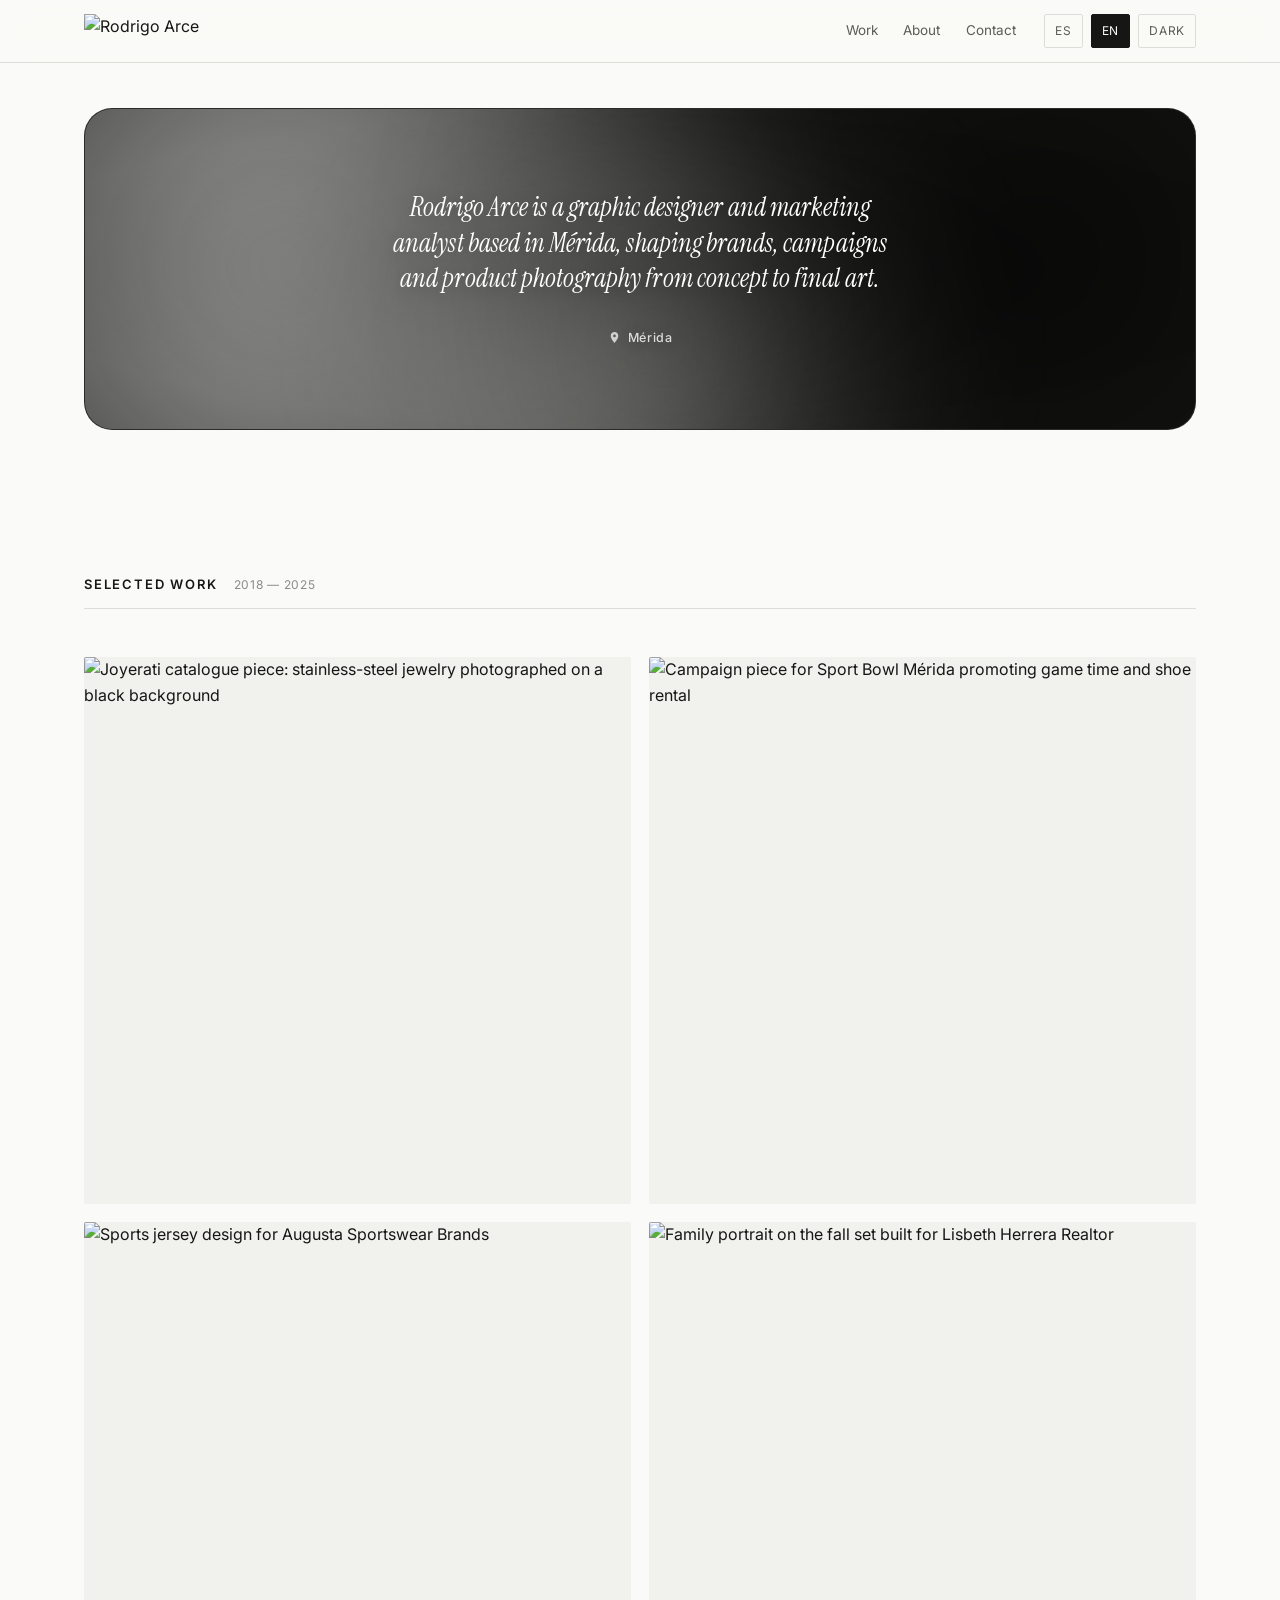
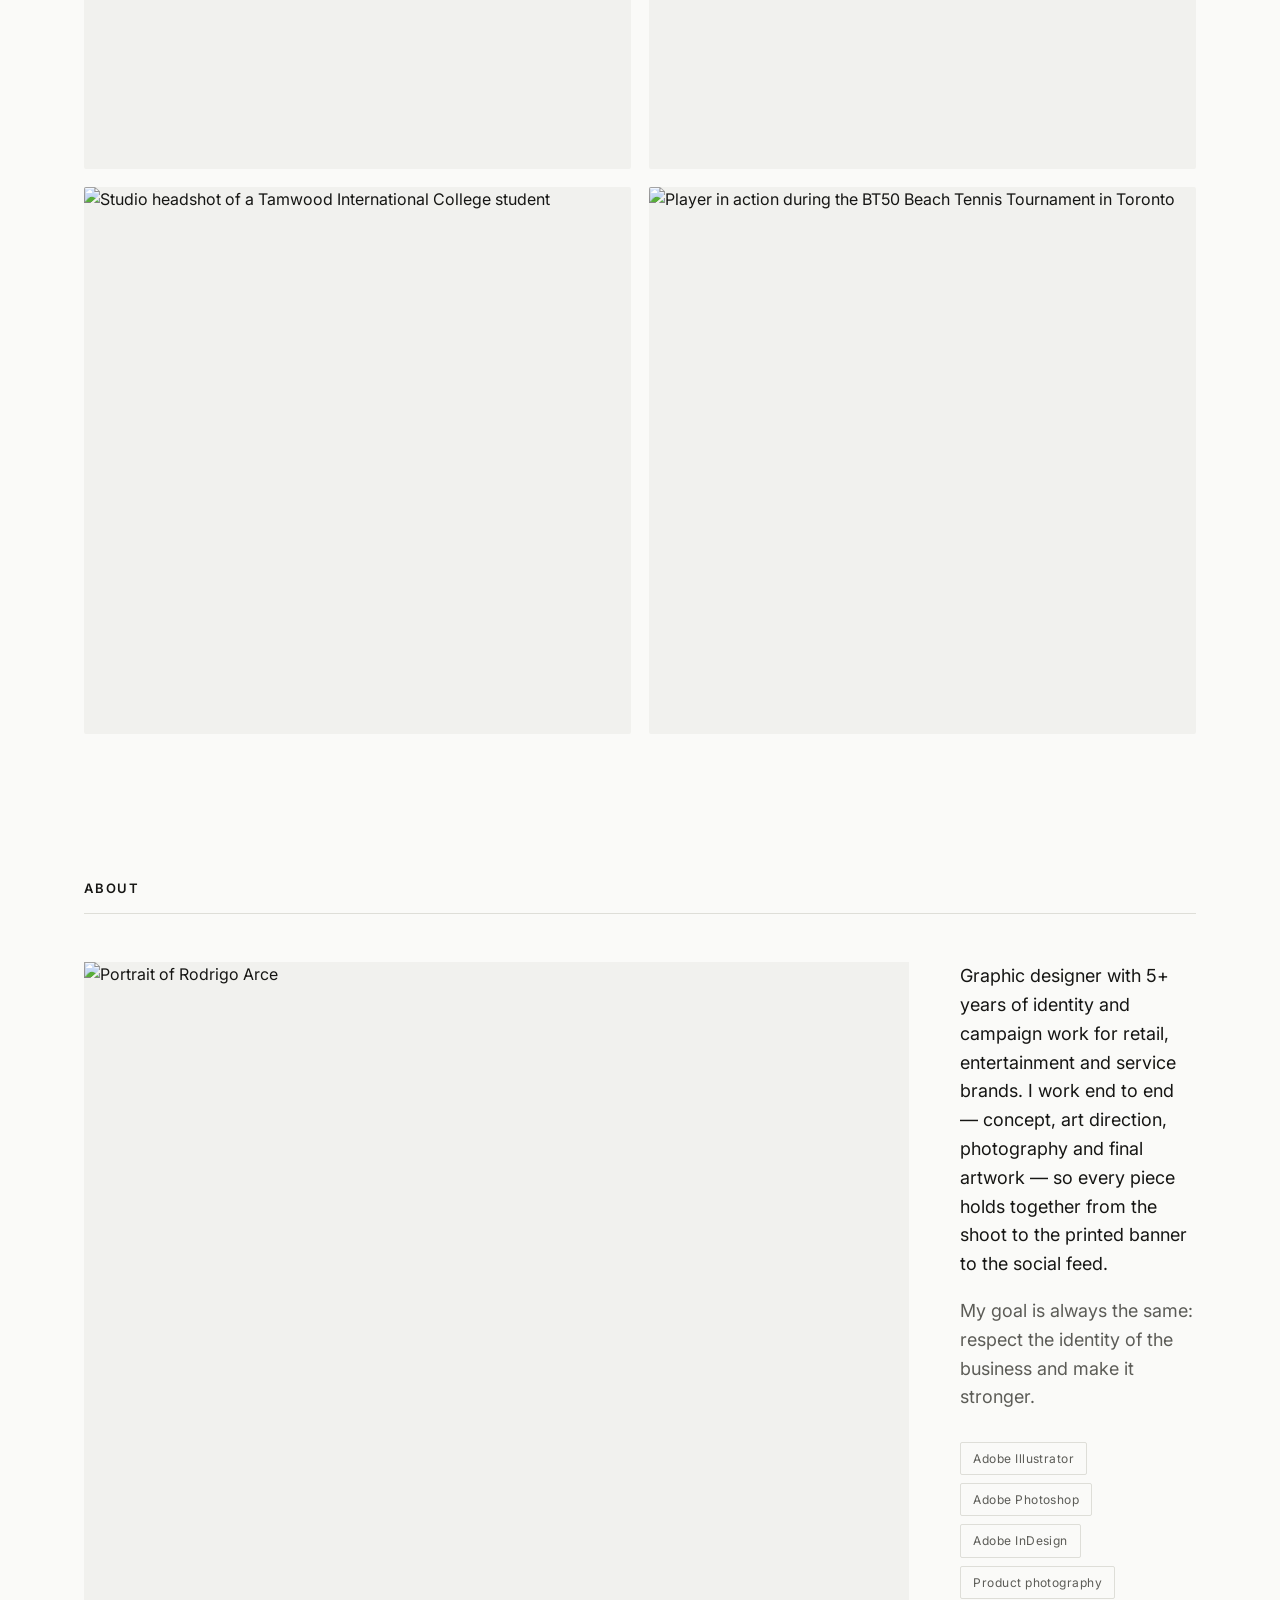
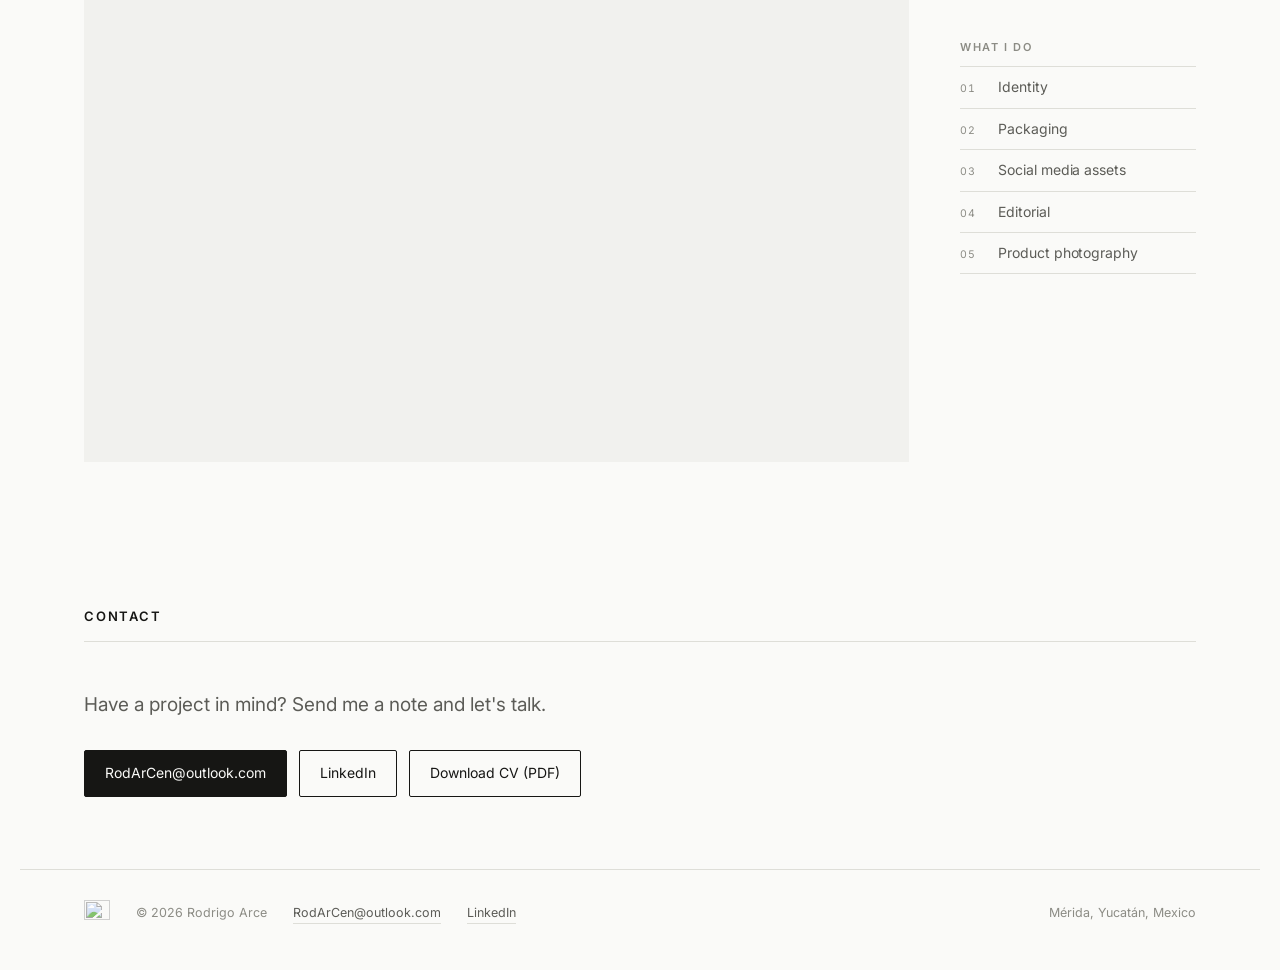
==== index.html @ fe530125 "Add files via upload" ====
<!DOCTYPE html>
<html lang="es">
<head>
  <meta charset="utf-8">
  <meta name="viewport" content="width=device-width, initial-scale=1">
  <title data-es="Rodrigo Arce — Diseñador gráfico" data-en="Rodrigo Arce — Graphic designer">Rodrigo Arce — Diseñador gráfico</title>
  <meta name="description" data-es="Portafolio de Rodrigo Arce, diseñador gráfico en Mérida, México. Identidad, campaña, packaging y fotografía de producto." data-en="Portfolio of Rodrigo Arce, graphic designer based in Mérida, Mexico. Identity, campaign, packaging and product photography." content="Portafolio de Rodrigo Arce, diseñador gráfico en Mérida, México. Identidad, campaña, packaging y fotografía de producto.">
  <meta name="author" content="Rodrigo Arce">
  <link rel="canonical" href="https://roddrake1995.github.io/portafolio/">

  <meta property="og:type" content="website">
  <meta property="og:site_name" content="Rodrigo Arce">
  <meta property="og:title" data-es="Rodrigo Arce — Diseñador gráfico" data-en="Rodrigo Arce — Graphic designer" content="Rodrigo Arce — Diseñador gráfico">
  <meta property="og:description" data-es="Portafolio de Rodrigo Arce, diseñador gráfico en Mérida, México. Identidad, campaña, packaging y fotografía de producto." data-en="Portfolio of Rodrigo Arce, graphic designer based in Mérida, Mexico. Identity, campaign, packaging and product photography." content="Portafolio de Rodrigo Arce, diseñador gráfico en Mérida, México. Identidad, campaña, packaging y fotografía de producto.">
  <meta property="og:url" content="https://roddrake1995.github.io/portafolio/">
  <meta property="og:image" content="https://roddrake1995.github.io/portafolio/img/joyerati/portada-1400.jpg">
  <meta name="twitter:card" content="summary_large_image">

  <meta name="theme-color" content="#FAFAF8" media="(prefers-color-scheme: light)">
  <meta name="theme-color" content="#0E0E0D" media="(prefers-color-scheme: dark)">

  <link rel="preconnect" href="https://fonts.googleapis.com">
  <link rel="preconnect" href="https://fonts.gstatic.com" crossorigin>
  <link rel="stylesheet" href="https://fonts.googleapis.com/css2?family=Inter:wght@400;500;600&family=Instrument+Serif:ital@0;1&display=swap">
  <link rel="icon" type="image/png" sizes="32x32" href="favicon-32.png">
  <link rel="apple-touch-icon" href="apple-touch-icon.png">
  <link rel="stylesheet" href="styles.css">
  <script>
(function(){try{var t=localStorage.getItem('theme');
if(t==='dark'||t==='light')document.documentElement.setAttribute('data-theme',t);
var l=localStorage.getItem('lang');if(l==='en'||l==='es')document.documentElement.setAttribute('lang',l);
}catch(e){}})();
</script>
</head>
<body>
<a class="skip" href="#main" data-es="Saltar al contenido" data-en="Skip to content">Saltar al contenido</a>

<header class="site-head">
  <div class="wrap">
    <a class="brand" href="index.html" aria-label="Rodrigo Arce — inicio">
      <img src="img/marca/logo-400.png"
           srcset="img/marca/logo-400.png 400w, img/marca/logo-800.png 800w"
           sizes="168px" width="400" height="81"
           alt="Rodrigo Arce">
    </a>
    <nav class="site-nav" aria-label="Principal">
      <a href="index.html#proyectos" data-es="Proyectos" data-en="Work">Proyectos</a>
      <a href="index.html#sobre-mi" data-es="Sobre mí" data-en="About">Sobre mí</a>
      <a href="index.html#contacto" data-es="Contacto" data-en="Contact">Contacto</a>
    </nav>
    <div class="controls">
      <button class="ctrl" type="button" data-lang-btn="es" aria-pressed="true">ES</button>
      <button class="ctrl" type="button" data-lang-btn="en" aria-pressed="false">EN</button>
      <button class="ctrl" type="button" data-theme-btn aria-label="Cambiar tema">Oscuro</button>
    </div>
  </div>
</header>

<main id="main">

  <section class="hero wrap">
    <div class="hero-card">
      <div class="hero-mesh" aria-hidden="true"></div>
      <h1 class="hero-lede" data-es="Rodrigo Arce es diseñador gráfico y analista de marketing en Mérida. Desarrolla marcas, campañas y fotografía de producto, del concepto al arte final." data-en="Rodrigo Arce is a graphic designer and marketing analyst based in Mérida, shaping brands, campaigns and product photography from concept to final art.">Rodrigo Arce es diseñador gráfico y analista de marketing en Mérida. Desarrolla marcas, campañas y fotografía de producto, del concepto al arte final.</h1>
      <p class="hero-meta">
        <svg viewBox="0 0 24 24" fill="currentColor" aria-hidden="true"><path d="M12 2c-3.9 0-7 3.1-7 7 0 5.2 7 13 7 13s7-7.8 7-13c0-3.9-3.1-7-7-7zm0 9.5A2.5 2.5 0 1 1 12 6.5a2.5 2.5 0 0 1 0 5z"/></svg>
        <span data-es="Mérida" data-en="Mérida">Mérida</span>
      </p>
    </div>
  </section>

  <section class="sec wrap" id="proyectos">
    <div class="sec-head">
      <h2 data-es="Proyectos" data-en="Selected work">Proyectos</h2>
      <span>2018 — 2025</span>
    </div>
    <div class="grid">
      <a class="card" href="proyectos/joyerati.html">
        <div class="card-img"><img src="img/joyerati/portada-1400.jpg" srcset="img/joyerati/portada-700.jpg 700w, img/joyerati/portada-1400.jpg 1240w" sizes="(min-width:720px) 48vw, 94vw" width="1240" height="1240" loading="lazy" decoding="async" data-alt-es="Pieza de catálogo de Joyerati: joyería de acero inoxidable fotografiada sobre fondo negro" data-alt-en="Joyerati catalogue piece: stainless-steel jewelry photographed on a black background" alt="Pieza de catálogo de Joyerati: joyería de acero inoxidable fotografiada sobre fondo negro"></div>
        <div class="card-reveal">
          <p class="card-num">01</p>
          <h3 data-es="Marketing y branding para Joyerati Mx" data-en="Marketing and branding for Joyerati Mx">Marketing y branding para Joyerati Mx</h3>
          <p class="card-tipo" data-es="Joyerati Mx · 2019" data-en="Joyerati Mx · 2019">Joyerati Mx · 2019</p>
        </div>
      </a>
      <a class="card" href="proyectos/sportbowl.html">
        <div class="card-img"><img src="img/sportbowl/portada-1400.jpg" srcset="img/sportbowl/portada-700.jpg 700w, img/sportbowl/portada-1400.jpg 1240w" sizes="(min-width:720px) 48vw, 94vw" width="1240" height="710" loading="lazy" decoding="async" data-alt-es="Pieza de campaña para Sport Bowl Mérida con promoción de juego y renta de zapatos" data-alt-en="Campaign piece for Sport Bowl Mérida promoting game time and shoe rental" alt="Pieza de campaña para Sport Bowl Mérida con promoción de juego y renta de zapatos"></div>
        <div class="card-reveal">
          <p class="card-num">02</p>
          <h3 data-es="Marketing y análisis de negocio para Sport Bowl Mérida" data-en="Marketing and business analytics for Sport Bowl Mérida">Marketing y análisis de negocio para Sport Bowl Mérida</h3>
          <p class="card-tipo" data-es="Sport Bowl Mérida · 2018" data-en="Sport Bowl Mérida · 2018">Sport Bowl Mérida · 2018</p>
        </div>
      </a>
      <a class="card" href="proyectos/augusta.html">
        <div class="card-img"><img src="img/augusta/portada-1400.jpg" srcset="img/augusta/portada-700.jpg 700w, img/augusta/portada-1400.jpg 1240w" sizes="(min-width:720px) 48vw, 94vw" width="1240" height="1240" loading="lazy" decoding="async" data-alt-es="Diseño de jersey deportivo para Augusta Sportswear Brands" data-alt-en="Sports jersey design for Augusta Sportswear Brands" alt="Diseño de jersey deportivo para Augusta Sportswear Brands"></div>
        <div class="card-reveal">
          <p class="card-num">03</p>
          <h3 data-es="Diseño para una marca de ropa deportiva" data-en="Design for a sportswear brand">Diseño para una marca de ropa deportiva</h3>
          <p class="card-tipo" data-es="Augusta Sportswear Brands · 2020" data-en="Augusta Sportswear Brands · 2020">Augusta Sportswear Brands · 2020</p>
        </div>
      </a>
      <a class="card" href="proyectos/lisbeth.html">
        <div class="card-img"><img src="img/lisbeth/portada-1400.jpg" srcset="img/lisbeth/portada-700.jpg 700w, img/lisbeth/portada-1400.jpg 1240w" sizes="(min-width:720px) 48vw, 94vw" width="1240" height="992" loading="lazy" decoding="async" data-alt-es="Retrato familiar en el set de otoño montado para Lisbeth Herrera Realtor" data-alt-en="Family portrait on the fall set built for Lisbeth Herrera Realtor" alt="Retrato familiar en el set de otoño montado para Lisbeth Herrera Realtor"></div>
        <div class="card-reveal">
          <p class="card-num">04</p>
          <h3 data-es="Fotografía para Lisbeth Herrera Realtor" data-en="Photography for Lisbeth Herrera Realtor">Fotografía para Lisbeth Herrera Realtor</h3>
          <p class="card-tipo" data-es="Lisbeth Herrera Realtor · 2025" data-en="Lisbeth Herrera Realtor · 2025">Lisbeth Herrera Realtor · 2025</p>
        </div>
      </a>
      <a class="card" href="proyectos/tamwood.html">
        <div class="card-img"><img src="img/tamwood/portada-1400.jpg" srcset="img/tamwood/portada-700.jpg 700w, img/tamwood/portada-1400.jpg 1240w" sizes="(min-width:720px) 48vw, 94vw" width="1240" height="1240" loading="lazy" decoding="async" data-alt-es="Retrato profesional en estudio de un alumno de Tamwood International College" data-alt-en="Studio headshot of a Tamwood International College student" alt="Retrato profesional en estudio de un alumno de Tamwood International College"></div>
        <div class="card-reveal">
          <p class="card-num">05</p>
          <h3 data-es="Fotografía de perfil profesional para Tamwood International College" data-en="Professional profile photography for Tamwood International College">Fotografía de perfil profesional para Tamwood International College</h3>
          <p class="card-tipo" data-es="Tamwood International College · 2024" data-en="Tamwood International College · 2024">Tamwood International College · 2024</p>
        </div>
      </a>
      <a class="card" href="proyectos/bt50.html">
        <div class="card-img"><img src="img/bt50/portada-1400.jpg" srcset="img/bt50/portada-700.jpg 700w, img/bt50/portada-1400.jpg 1240w" sizes="(min-width:720px) 48vw, 94vw" width="1240" height="826" loading="lazy" decoding="async" data-alt-es="Jugador en acción durante el Torneo BT50 Beach Tennis en Toronto" data-alt-en="Player in action during the BT50 Beach Tennis Tournament in Toronto" alt="Jugador en acción durante el Torneo BT50 Beach Tennis en Toronto"></div>
        <div class="card-reveal">
          <p class="card-num">06</p>
          <h3 data-es="Fotografía deportiva para Super Sand — Torneo BT50 Beach Tennis 2024" data-en="Sports photography for Super Sand — 2024 BT50 Beach Tennis Tournament">Fotografía deportiva para Super Sand — Torneo BT50 Beach Tennis 2024</h3>
          <p class="card-tipo" data-es="Torneo BT50 Beach Tennis 2024 · 2024" data-en="Torneo BT50 Beach Tennis 2024 · 2024">Torneo BT50 Beach Tennis 2024 · 2024</p>
        </div>
      </a>
    </div>
  </section>

  <section class="sec wrap" id="sobre-mi">
    <div class="sec-head">
      <h2 data-es="Sobre mí" data-en="About">Sobre mí</h2>
    </div>
    <div class="about">
      <div class="about-photo">
        <img src="img/perfil/rodrigo-1100.jpg"
             srcset="img/perfil/rodrigo-550.jpg 412w, img/perfil/rodrigo-1100.jpg 825w"
             sizes="(min-width:820px) 38vw, 92vw" width="825" height="1100"
             loading="lazy" decoding="async"
             data-alt-es="Retrato de Rodrigo Arce" data-alt-en="Portrait of Rodrigo Arce"
             alt="Retrato de Rodrigo Arce">
      </div>
      <div class="about-text">
        <p data-es="Diseñador gráfico con más de 5 años de trabajo en identidad y campaña para marcas de retail, entretenimiento y servicios. Trabajo de punta a punta — concepto, dirección de arte, fotografía y arte final — para que cada pieza se sostenga desde el shooting hasta el banner impreso y el feed de redes." data-en="Graphic designer with 5+ years of identity and campaign work for retail, entertainment and service brands. I work end to end — concept, art direction, photography and final artwork — so every piece holds together from the shoot to the printed banner to the social feed.">Diseñador gráfico con más de 5 años de trabajo en identidad y campaña para marcas de retail, entretenimiento y servicios. Trabajo de punta a punta — concepto, dirección de arte, fotografía y arte final — para que cada pieza se sostenga desde el shooting hasta el banner impreso y el feed de redes.</p>
        <p data-es="Mi objetivo siempre es el mismo: respetar la identidad del negocio y potenciarla." data-en="My goal is always the same: respect the identity of the business and make it stronger.">Mi objetivo siempre es el mismo: respetar la identidad del negocio y potenciarla.</p>
        <ul class="tools">
        <li>Adobe Illustrator</li>
        <li>Adobe Photoshop</li>
        <li>Adobe InDesign</li>
        <li data-es="Fotografía de producto" data-en="Product photography">Fotografía de producto</li>
        </ul>
        <div class="about-areas">
          <h3 class="about-label" data-es="Áreas de trabajo" data-en="What I do">Áreas de trabajo</h3>
          <ul class="services">
            <li><span class="n">01</span><span class="t" data-es="Identidad" data-en="Identity">Identidad</span></li>
            <li><span class="n">02</span><span class="t" data-es="Packaging" data-en="Packaging">Packaging</span></li>
            <li><span class="n">03</span><span class="t" data-es="Piezas para redes" data-en="Social media assets">Piezas para redes</span></li>
            <li><span class="n">04</span><span class="t" data-es="Editorial" data-en="Editorial">Editorial</span></li>
            <li><span class="n">05</span><span class="t" data-es="Fotografía de producto" data-en="Product photography">Fotografía de producto</span></li>
          </ul>
        </div>
      </div>
    </div>
  </section>

  <section class="sec wrap contact" id="contacto">
    <div class="sec-head">
      <h2 data-es="Contacto" data-en="Contact">Contacto</h2>
    </div>
    <p data-es="¿Tienes un proyecto en mente? Escríbeme y platicamos."
       data-en="Have a project in mind? Send me a note and let's talk.">¿Tienes un proyecto en mente? Escríbeme y platicamos.</p>
    <div class="links">
      <a class="btn solid" href="mailto:RodArCen@outlook.com">RodArCen@outlook.com</a>
      <a class="btn" href="https://www.linkedin.com/in/rodrigo-arce-aa529742b" rel="noopener">LinkedIn</a>
      <a class="btn" href="cv/cv-rodrigo-arce.pdf" download
         data-es="Descargar CV (PDF)" data-en="Download CV (PDF)">Descargar CV (PDF)</a>
    </div>
  </section>

</main>

<footer class="site-foot wrap">
  <img class="foot-mark" src="img/marca/monograma-96.png"
       srcset="img/marca/monograma-96.png 96w, img/marca/monograma-192.png 192w"
       sizes="26px" width="96" height="98" loading="lazy" alt="">
  <span>© 2026 Rodrigo Arce</span>
  <a href="mailto:RodArCen@outlook.com">RodArCen@outlook.com</a>
  <a href="https://www.linkedin.com/in/rodrigo-arce-aa529742b" rel="noopener">LinkedIn</a>
  <span class="sep" data-es="Mérida, Yucatán, México" data-en="Mérida, Yucatán, Mexico">Mérida, Yucatán, México</span>
</footer>

<script src="script.js"></script>
</body>
</html>
---- styles.css ----
/* =========================================================
   Rodrigo Arce — portafolio
   Dirección visual: galería con retícula
   ========================================================= */

:root{
  --bg:        #FAFAF8;
  --bg-soft:   #F1F1EE;
  --ink:       #161614;
  --ink-2:     #5C5C57;
  --ink-3:     #8C8C85;
  --rule:      #DEDED8;
  --accent:    #B34A1F;
  --maxw:      1240px;
  --gap:       clamp(16px, 2.2vw, 34px);
  --pad:       clamp(20px, 5vw, 64px);
  --sans: "Inter", -apple-system, BlinkMacSystemFont, "Segoe UI", Roboto, Helvetica, Arial, sans-serif;
}

@media (prefers-color-scheme: dark){
  :root:not([data-theme="light"]){
    --bg:      #0E0E0D;
    --bg-soft: #191918;
    --ink:     #F2F2EF;
    --ink-2:   #A8A8A1;
    --ink-3:   #6E6E68;
    --rule:    #2A2A28;
    --accent:  #E9976B;
  }
}
:root[data-theme="dark"]{
  --bg:      #0E0E0D;
  --bg-soft: #191918;
  --ink:     #F2F2EF;
  --ink-2:   #A8A8A1;
  --ink-3:   #6E6E68;
  --rule:    #2A2A28;
  --accent:  #E9976B;
}

*,*::before,*::after{ box-sizing:border-box; }

html{ scroll-behavior:smooth; }
@media (prefers-reduced-motion: reduce){ html{ scroll-behavior:auto; } }

body{
  margin:0;
  background:var(--bg);
  color:var(--ink);
  font-family:var(--sans);
  font-size:16px;
  line-height:1.6;
  -webkit-font-smoothing:antialiased;
  transition:background-color .25s ease, color .25s ease;
}

img{ max-width:100%; height:auto; display:block; }

a{ color:inherit; }

:focus-visible{
  outline:2px solid var(--accent);
  outline-offset:3px;
  border-radius:2px;
}

.wrap{ max-width:var(--maxw); margin-inline:auto; padding-inline:var(--pad); }

.skip{
  position:absolute; left:-9999px; top:0; z-index:100;
  background:var(--ink); color:var(--bg);
  padding:12px 18px; font-size:14px;
}
.skip:focus{ left:12px; top:12px; }

/* ---------- encabezado ---------- */

.site-head{
  position:sticky; top:0; z-index:50;
  background:color-mix(in srgb, var(--bg) 88%, transparent);
  backdrop-filter:saturate(140%) blur(10px);
  border-bottom:1px solid var(--rule);
}
.site-head .wrap{
  display:flex; align-items:center; gap:var(--gap);
  min-height:62px; flex-wrap:wrap;
}
.brand{
  display:flex; align-items:center;
  text-decoration:none; margin-right:auto;
  padding-block:4px;
}
.brand img{
  width:168px; height:auto; display:block;
  /* el logo es tinta casi negra sobre fondo transparente:
     en modo oscuro lo invertimos para que quede en blanco */
  transition:opacity .18s;
}
.brand:hover img{ opacity:.68; }

@media (min-width:560px){ .brand img{ width:168px; } }
@media (max-width:559px){ .brand img{ width:134px; } }

@media (prefers-color-scheme: dark){
  :root:not([data-theme="light"]) .brand img,
  :root:not([data-theme="light"]) .foot-mark{ filter:invert(1); }
}
:root[data-theme="dark"] .brand img,
:root[data-theme="dark"] .foot-mark{ filter:invert(1); }

.foot-mark{
  width:26px; height:auto; display:block; flex:none;
  opacity:.72;
}
.site-nav{ display:flex; gap:clamp(14px,2vw,26px); }
.site-nav a{
  font-size:13.5px; color:var(--ink-2); text-decoration:none;
  padding-block:4px; border-bottom:1px solid transparent;
}
.site-nav a:hover{ color:var(--ink); border-bottom-color:var(--accent); }

.controls{ display:flex; gap:8px; align-items:center; }
.ctrl{
  font:inherit; font-size:12px; letter-spacing:.06em; text-transform:uppercase;
  background:none; border:1px solid var(--rule); color:var(--ink-2);
  padding:6px 10px; cursor:pointer; border-radius:2px;
  transition:border-color .15s, color .15s;
}
.ctrl:hover{ color:var(--ink); border-color:var(--ink-3); }
.ctrl[aria-pressed="true"]{ color:var(--bg); background:var(--ink); border-color:var(--ink); }

/* ---------- hero ---------- */

/* Bloque monocromo: grafito con manchas de luz que se desplazan.
   El movimiento se nota por el contraste de valor, no por el color. */
:root{
  --hero-base:  #1B1B19;
  --hero-light: rgba(255,255,255,.58);
  --hero-mid:   rgba(206,206,200,.5);
  --hero-dark:  rgba(0,0,0,.66);
  --hero-ink:   #FFFFFF;
  --hero-scrim: rgba(0,0,0,.24);
  --hero-edge:  rgba(255,255,255,.07);
}
@media (prefers-color-scheme: dark){
  :root:not([data-theme="light"]){
    --hero-base:  #141413;
    --hero-light: rgba(255,255,255,.42);
    --hero-mid:   rgba(176,176,170,.42);
    --hero-dark:  rgba(0,0,0,.72);
    --hero-ink:   #F7F7F4;
    --hero-scrim: rgba(0,0,0,.26);
    --hero-edge:  rgba(255,255,255,.11);
  }
}
:root[data-theme="dark"]{
  --hero-base:  #141413;
  --hero-light: rgba(255,255,255,.42);
  --hero-mid:   rgba(176,176,170,.42);
  --hero-dark:  rgba(0,0,0,.72);
  --hero-ink:   #F7F7F4;
  --hero-scrim: rgba(0,0,0,.26);
  --hero-edge:  rgba(255,255,255,.11);
}

.hero{ padding-block: clamp(26px,5vh,56px) clamp(48px,8vh,90px); }

.hero-card{
  position:relative;
  isolation:isolate;
  overflow:hidden;
  border:1px solid var(--hero-edge);
  border-radius:clamp(18px,2.2vw,28px);
  background:var(--hero-base);
  padding:clamp(52px,9vh,96px) clamp(24px,5vw,64px);
  min-height:clamp(210px,34vh,330px);
  display:grid;
  place-content:center;
  justify-items:center;
  text-align:center;
}

/* Tres manchas difuminadas con recorridos largos y distintos: la superficie
   nunca se repite igual. */
.hero-mesh{
  position:absolute; inset:-35%;
  z-index:0;
  pointer-events:none;
}
.hero-mesh::before,
.hero-mesh::after,
.hero-card::before{
  content:"";
  position:absolute;
  border-radius:50%;
  filter:blur(58px);
  will-change:transform;
}
.hero-mesh::before{
  width:78%; height:130%; left:-8%; top:-16%;
  background:radial-gradient(circle at 50% 50%, var(--hero-light), transparent 64%);
  animation:hero-drift-a 17s ease-in-out -6s infinite alternate;
}
.hero-mesh::after{
  width:86%; height:140%; right:-14%; top:-22%;
  background:radial-gradient(circle at 50% 50%, var(--hero-dark), transparent 66%);
  animation:hero-drift-b 21s ease-in-out -13s infinite alternate;
}
.hero-card::before{
  z-index:0;
  width:72%; height:120%; left:16%; bottom:-34%;
  background:radial-gradient(circle at 50% 50%, var(--hero-mid), transparent 68%);
  animation:hero-drift-c 25s ease-in-out -3s infinite alternate;
}

/* Velo al centro: el texto conserva contraste pase lo que pase detrás. */
.hero-card::after{
  content:"";
  position:absolute; inset:0; z-index:1; pointer-events:none;
  background:radial-gradient(ellipse 80% 66% at 50% 50%, var(--hero-scrim), transparent 74%);
}

@keyframes hero-drift-a{
  0%   { transform:translate3d(-22%,14%,0) scale(.8); }
  50%  { transform:translate3d(42%,-18%,0) scale(1.3); }
  100% { transform:translate3d(2%,26%,0) scale(.9); }
}
@keyframes hero-drift-b{
  0%   { transform:translate3d(14%,-16%,0) scale(1.26); }
  50%  { transform:translate3d(-44%,22%,0) scale(.84); }
  100% { transform:translate3d(-12%,-26%,0) scale(1.2); }
}
@keyframes hero-drift-c{
  0%   { transform:translate3d(4%,6%,0) scale(1); }
  50%  { transform:translate3d(-26%,-24%,0) scale(1.3); }
  100% { transform:translate3d(22%,-8%,0) scale(.9); }
}

.hero-lede{
  position:relative; z-index:2;
  margin:0;
  max-width:46ch;
  font-family:"Instrument Serif", Georgia, "Times New Roman", serif;
  font-style:italic;
  font-weight:400;
  font-size:clamp(19px,2.05vw,28px);
  line-height:1.36;
  letter-spacing:.002em;
  color:var(--hero-ink);
  text-shadow:0 1px 26px rgba(0,0,0,.42);
  text-wrap:balance;
}

.hero-meta{
  position:relative; z-index:2;
  margin:clamp(22px,3.4vh,34px) 0 0;
  display:inline-flex; align-items:center; gap:7px;
  font-size:12.5px; font-weight:500; letter-spacing:.045em;
  color:color-mix(in srgb, var(--hero-ink) 80%, transparent);
  text-shadow:0 1px 18px rgba(0,0,0,.5);
}
.hero-meta svg{ width:13px; height:13px; flex:none; opacity:.9; }

@media (max-width:640px){
  .hero-mesh::before,
  .hero-mesh::after,
  .hero-card::before{ filter:blur(48px); }
  .hero-card{
    min-height:clamp(220px,52vw,300px);
    padding:clamp(44px,12vw,64px) clamp(20px,6vw,32px);
  }
  .hero-lede{ max-width:100%; }
}

@media (prefers-reduced-motion: reduce){
  .hero-mesh::before,
  .hero-mesh::after,
  .hero-card::before{ animation:none; }
}

/* ---------- rótulos de sección ---------- */

.sec{ padding-block: clamp(48px,8vh,96px); }
.sec-head{
  display:flex; align-items:baseline; gap:16px;
  padding-bottom:14px; margin-bottom:clamp(26px,4vw,48px);
  border-bottom:1px solid var(--rule);
}
.sec-head h2{
  margin:0; font-size:13px; font-weight:600;
  letter-spacing:.14em; text-transform:uppercase;
}
.sec-head span{ font-size:12px; color:var(--ink-3); letter-spacing:.06em; }

/* ---------- retícula de proyectos ---------- */
/* Mosaico de cuadros: solo la imagen. Los datos del proyecto aparecen
   cuando el cursor entra en el cuadro (o cuando se llega con el teclado). */

.grid{
  display:grid;
  grid-template-columns:1fr;
  gap:clamp(10px,1.4vw,18px);
}
@media (min-width:720px){
  .grid{ grid-template-columns:repeat(2,1fr); }
}

.card{
  position:relative;
  display:block;
  overflow:hidden;
  text-decoration:none;
  background:var(--bg-soft);
  aspect-ratio:1 / 1;
  border-radius:2px;
}

.card-img{
  position:absolute; inset:0;
  margin:0;
  overflow:hidden;
}
.card-img img{
  width:100%; height:100%;
  object-fit:cover;
  transition:transform .8s cubic-bezier(.2,.7,.2,1);
}

/* Panel que cubre la imagen al pasar el cursor */
.card-reveal{
  position:absolute; inset:0;
  z-index:2;
  display:flex; flex-direction:column; justify-content:flex-end;
  padding:clamp(20px,2.6vw,34px);
  background:rgba(16,16,15,.74);
  opacity:0;
  transition:opacity .45s ease;
}
.card-reveal > *{
  transform:translateY(12px);
  transition:transform .5s cubic-bezier(.2,.7,.2,1), opacity .45s ease;
  opacity:0;
}
.card-reveal > *:nth-child(2){ transition-delay:.05s; }
.card-reveal > *:nth-child(3){ transition-delay:.1s; }

.card:hover .card-reveal,
.card:focus-visible .card-reveal{ opacity:1; }
.card:hover .card-reveal > *,
.card:focus-visible .card-reveal > *{ transform:translateY(0); opacity:1; }
.card:hover .card-img img,
.card:focus-visible .card-img img{ transform:scale(1.05); }

/* Numeración: neutra por defecto (la usan también las páginas de proyecto)
   y en blanco solo dentro del panel oscuro del mosaico. */
.card-num{
  font-size:11px; letter-spacing:.16em;
  color:var(--ink-3);
  font-variant-numeric:tabular-nums;
}
.card-reveal .card-num{
  margin:0 0 auto;
  color:rgba(255,255,255,.62);
}
.card-reveal h3{
  margin:0 0 8px;
  font-size:clamp(17px,1.8vw,21px); font-weight:600; letter-spacing:-.015em;
  line-height:1.28;
  color:#FFF;
  max-width:26ch;
}
.card-tipo{
  margin:0;
  font-size:11.5px; letter-spacing:.08em; text-transform:uppercase;
  color:rgba(255,255,255,.7);
}

/* Sin cursor (móvil y tabletas): la información se muestra siempre,
   sobre un degradado, porque ahí no existe el hover. */
@media (hover: none){
  .card-reveal{
    opacity:1;
    background:linear-gradient(to top, rgba(14,14,13,.9) 0%, rgba(14,14,13,.62) 38%, rgba(14,14,13,.1) 72%, transparent 92%);
  }
  .card-reveal > *{ transform:none; opacity:1; }
}

@media (prefers-reduced-motion: reduce){
  .card-img img,
  .card-reveal,
  .card-reveal > *{ transition:opacity .2s ease; }
  .card:hover .card-img img,
  .card:focus-visible .card-img img{ transform:none; }
  .card-reveal > *{ transform:none; }
}

/* ---------- sobre mí ---------- */

.about{ display:grid; grid-template-columns:1fr; gap:clamp(26px,4vw,56px); }
@media (min-width:820px){ .about{ grid-template-columns:5fr 7fr; } }
.about-photo{ background:var(--bg-soft); }
.about-text p{ margin:0 0 18px; font-size:clamp(15.5px,1.5vw,18px); max-width:58ch; }
.about-text p:last-of-type{ color:var(--ink-2); }

.tools{
  list-style:none; margin:30px 0 0; padding:0;
  display:flex; flex-wrap:wrap; gap:8px;
}
.tools li{
  font-size:12px; letter-spacing:.04em;
  border:1px solid var(--rule); padding:6px 12px; border-radius:2px;
  color:var(--ink-2);
}

/* ---------- áreas de trabajo (dentro de "sobre mí") ---------- */

.about-areas{ margin-top:clamp(28px,3.4vw,40px); }
.about-label{
  margin:0 0 10px;
  font-size:11px; font-weight:600; letter-spacing:.14em; text-transform:uppercase;
  color:var(--ink-3);
}
.services{
  list-style:none; margin:0; padding:0;
  border-top:1px solid var(--rule);
  max-width:42ch;
}
.services li{
  display:flex; align-items:baseline; gap:16px;
  padding:9px 0; border-bottom:1px solid var(--rule);
}
.services .n{
  font-size:10.5px; color:var(--ink-3); letter-spacing:.1em;
  font-variant-numeric:tabular-nums; flex:none; min-width:2.1em;
}
.services .t{ font-size:14px; color:var(--ink-2); letter-spacing:-.005em; }

/* ---------- contacto ---------- */

.contact p{ font-size:clamp(16px,1.7vw,19px); max-width:48ch; color:var(--ink-2); margin:0 0 30px; }
.links{ display:flex; flex-wrap:wrap; gap:10px 12px; }
.btn{
  display:inline-block; text-decoration:none;
  font-size:14px; padding:11px 20px; border-radius:2px;
  border:1px solid var(--ink); color:var(--ink);
  transition:background-color .18s, color .18s;
}
.btn:hover{ background:var(--ink); color:var(--bg); }
.btn.solid{ background:var(--ink); color:var(--bg); }
.btn.solid:hover{ background:transparent; color:var(--ink); }

/* ---------- pie ---------- */

.site-foot{
  border-top:1px solid var(--rule);
  padding-block:30px 44px;
  font-size:12.5px; color:var(--ink-3);
  display:flex; flex-wrap:wrap; gap:10px 26px; align-items:center;
}
.site-foot a{ color:var(--ink-2); text-decoration:none; border-bottom:1px solid var(--rule); }
.site-foot a:hover{ color:var(--ink); border-bottom-color:var(--accent); }
.site-foot .sep{ margin-left:auto; }

/* ---------- página de proyecto ---------- */

.proj-head{ padding-block: clamp(46px,8vh,96px) clamp(26px,4vw,44px); }
.proj-back{
  display:inline-block; font-size:12px; letter-spacing:.08em; text-transform:uppercase;
  color:var(--ink-3); text-decoration:none; margin-bottom:clamp(24px,4vw,44px);
}
.proj-back:hover{ color:var(--accent); }
.proj-head h1{
  margin:0 0 14px; font-size:clamp(28px,4.6vw,50px);
  line-height:1.08; letter-spacing:-.03em; font-weight:600; max-width:20ch;
}
.proj-lede{ margin:0; font-size:clamp(16px,1.8vw,20px); color:var(--ink-2); max-width:52ch; }

.facts{
  display:grid; gap:var(--gap) clamp(16px,3vw,40px);
  grid-template-columns:repeat(auto-fit,minmax(150px,1fr));
  border-block:1px solid var(--rule);
  padding-block:clamp(20px,3vw,30px);
  margin-block:clamp(30px,5vw,56px);
}
.fact dt{
  font-size:11px; letter-spacing:.12em; text-transform:uppercase;
  color:var(--ink-3); margin-bottom:6px;
}
.fact dd{ margin:0; font-size:14.5px; line-height:1.45; }

.story{
  display:grid; gap:clamp(26px,4vw,48px);
  grid-template-columns:1fr;
  margin-bottom:clamp(40px,7vw,80px);
}
@media (min-width:820px){ .story{ grid-template-columns:repeat(2,1fr); } }
.story h2{
  margin:0 0 10px; font-size:11.5px; font-weight:600;
  letter-spacing:.14em; text-transform:uppercase; color:var(--ink-3);
}
.story p{ margin:0; font-size:15.5px; line-height:1.62; max-width:54ch; }

.plates{ display:flex; flex-direction:column; gap:clamp(20px,3.4vw,48px); }
.plate{ background:var(--bg-soft); }
.plate img{ width:100%; }

.proj-nav{
  display:flex; justify-content:space-between; gap:var(--gap);
  border-top:1px solid var(--rule); padding-block:34px 60px; margin-top:clamp(40px,7vw,80px);
  flex-wrap:wrap;
}
.proj-nav a{ text-decoration:none; font-size:14px; max-width:46%; }
.proj-nav .lbl{
  display:block; font-size:11px; letter-spacing:.12em; text-transform:uppercase;
  color:var(--ink-3); margin-bottom:5px;
}
.proj-nav a:hover .ttl{ color:var(--accent); }
.proj-nav .next{ text-align:right; margin-left:auto; }
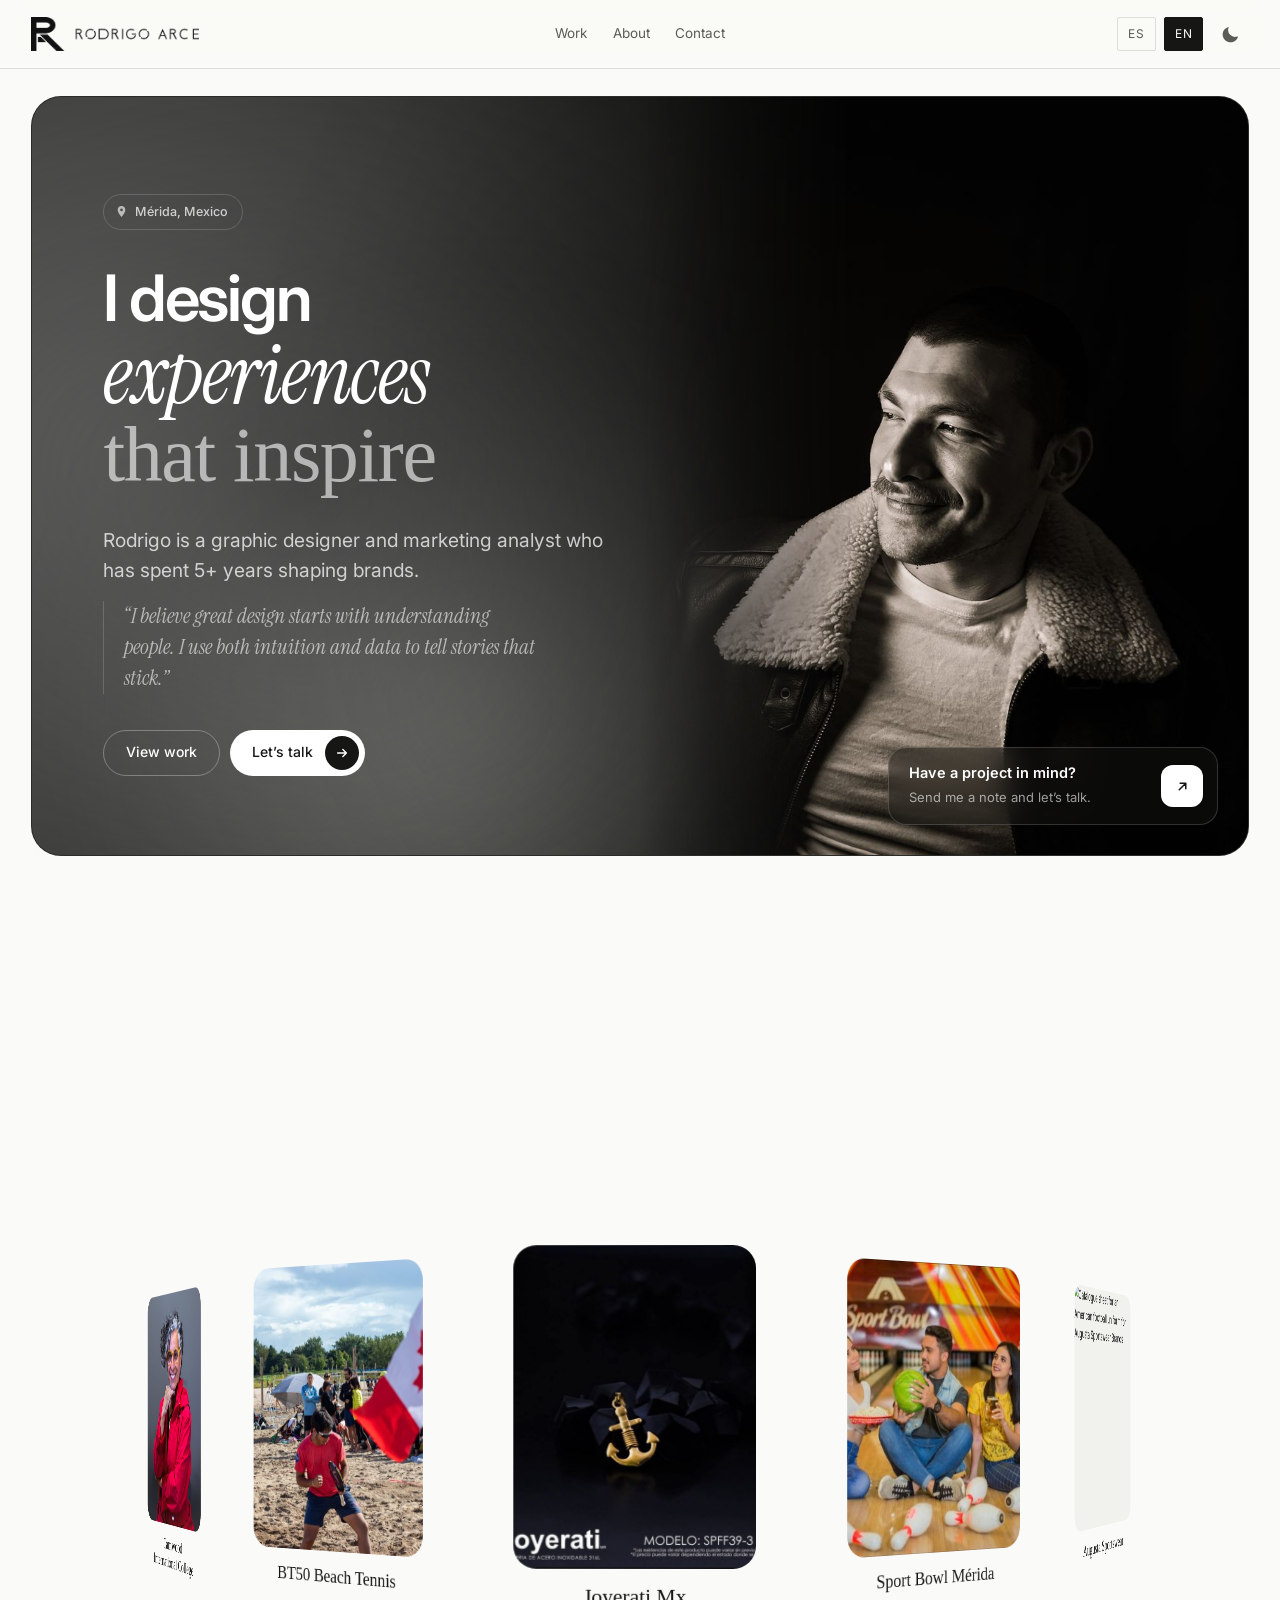
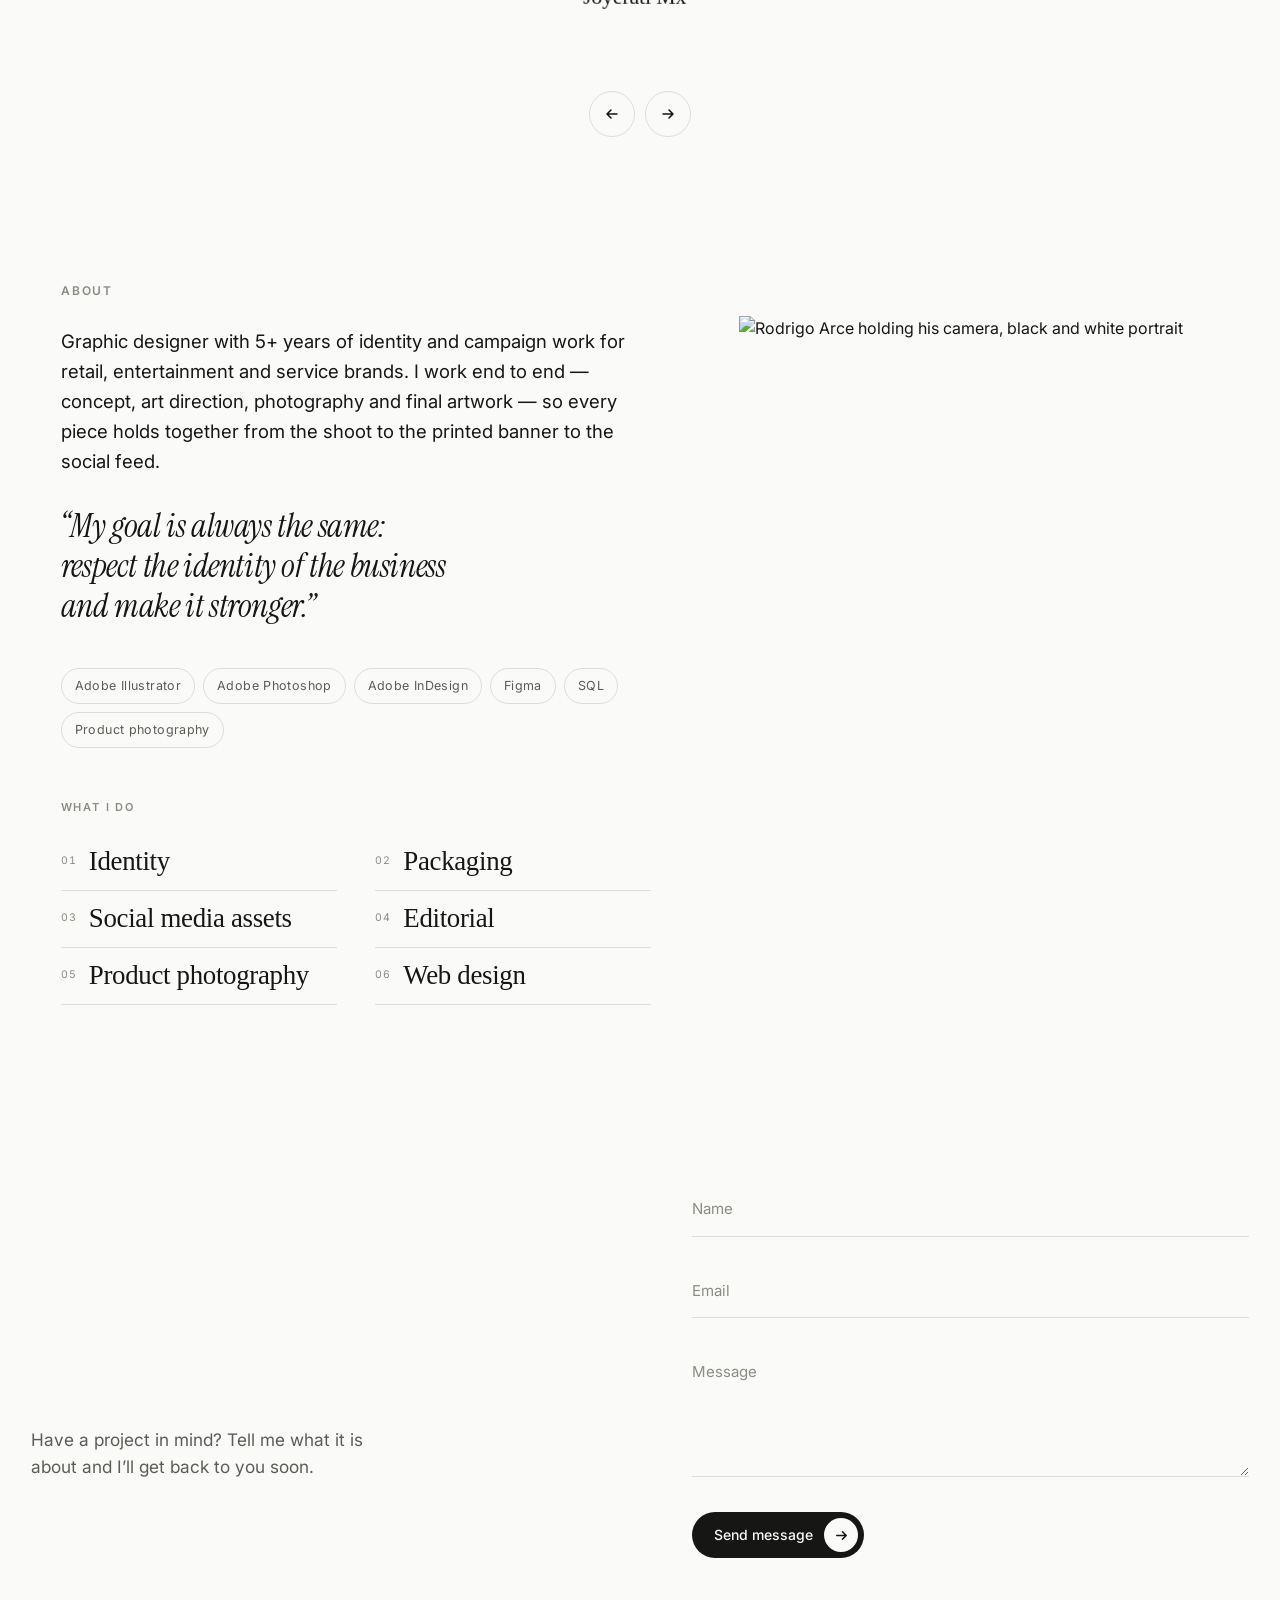
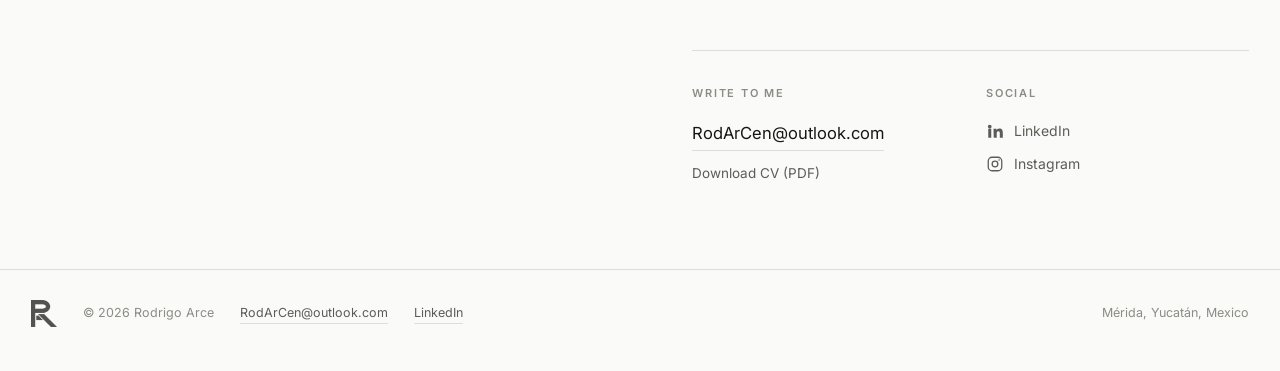
==== commit d6031451: "Add files via upload" ====
--- a/index.html
+++ b/index.html
@@ -29,6 +29,7 @@
 (function(){try{var t=localStorage.getItem('theme');
 if(t==='dark'||t==='light')document.documentElement.setAttribute('data-theme',t);
 var l=localStorage.getItem('lang');if(l==='en'||l==='es')document.documentElement.setAttribute('lang',l);
+document.documentElement.classList.add('anim');
 }catch(e){}})();
 </script>
 </head>
@@ -48,143 +49,239 @@
       <a href="index.html#sobre-mi" data-es="Sobre mí" data-en="About">Sobre mí</a>
       <a href="index.html#contacto" data-es="Contacto" data-en="Contact">Contacto</a>
     </nav>
-    <div class="controls">
-      <button class="ctrl" type="button" data-lang-btn="es" aria-pressed="true">ES</button>
-      <button class="ctrl" type="button" data-lang-btn="en" aria-pressed="false">EN</button>
-      <button class="ctrl" type="button" data-theme-btn aria-label="Cambiar tema">Oscuro</button>
+    <div class="head-end">
+      <div class="controls">
+        <button class="ctrl" type="button" data-lang-btn="es" aria-pressed="true">ES</button>
+        <button class="ctrl" type="button" data-lang-btn="en" aria-pressed="false">EN</button>
+        <button class="ctrl ctrl-theme" type="button" data-theme-btn
+                data-aria-es="Cambiar a modo oscuro" data-aria-en="Switch to dark mode"
+                aria-label="Cambiar a modo oscuro"><svg class="ico ico-sun" viewBox="0 0 24 24" width="19" height="19" fill="none" stroke="currentColor" stroke-width="1.7" stroke-linecap="round" aria-hidden="true"><circle cx="12" cy="12" r="4.2"/><path d="M12 2.6v2.2M12 19.2v2.2M4.2 12H2M22 12h-2.2M6.5 6.5 4.9 4.9M19.1 19.1l-1.6-1.6M17.5 6.5l1.6-1.6M4.9 19.1l1.6-1.6"/></svg><svg class="ico ico-moon" viewBox="0 0 24 24" width="19" height="19" fill="currentColor" aria-hidden="true"><path d="M20.4 14.5A8.6 8.6 0 0 1 9.5 3.6a.7.7 0 0 0-.9-.9 9.9 9.9 0 1 0 12.7 12.7.7.7 0 0 0-.9-.9z"/></svg></button>
+      </div>
     </div>
   </div>
 </header>
 
 <main id="main">
 
-  <section class="hero wrap">
+  <section class="hero wrap" id="inicio">
     <div class="hero-card">
       <div class="hero-mesh" aria-hidden="true"></div>
-      <h1 class="hero-lede" data-es="Rodrigo Arce es diseñador gráfico y analista de marketing en Mérida. Desarrolla marcas, campañas y fotografía de producto, del concepto al arte final." data-en="Rodrigo Arce is a graphic designer and marketing analyst based in Mérida, shaping brands, campaigns and product photography from concept to final art.">Rodrigo Arce es diseñador gráfico y analista de marketing en Mérida. Desarrolla marcas, campañas y fotografía de producto, del concepto al arte final.</h1>
-      <p class="hero-meta">
-        <svg viewBox="0 0 24 24" fill="currentColor" aria-hidden="true"><path d="M12 2c-3.9 0-7 3.1-7 7 0 5.2 7 13 7 13s7-7.8 7-13c0-3.9-3.1-7-7-7zm0 9.5A2.5 2.5 0 1 1 12 6.5a2.5 2.5 0 0 1 0 5z"/></svg>
-        <span data-es="Mérida" data-en="Mérida">Mérida</span>
-      </p>
-    </div>
-  </section>
-
-  <section class="sec wrap" id="proyectos">
-    <div class="sec-head">
-      <h2 data-es="Proyectos" data-en="Selected work">Proyectos</h2>
-      <span>2018 — 2025</span>
-    </div>
-    <div class="grid">
-      <a class="card" href="proyectos/joyerati.html">
-        <div class="card-img"><img src="img/joyerati/portada-1400.jpg" srcset="img/joyerati/portada-700.jpg 700w, img/joyerati/portada-1400.jpg 1240w" sizes="(min-width:720px) 48vw, 94vw" width="1240" height="1240" loading="lazy" decoding="async" data-alt-es="Pieza de catálogo de Joyerati: joyería de acero inoxidable fotografiada sobre fondo negro" data-alt-en="Joyerati catalogue piece: stainless-steel jewelry photographed on a black background" alt="Pieza de catálogo de Joyerati: joyería de acero inoxidable fotografiada sobre fondo negro"></div>
-        <div class="card-reveal">
-          <p class="card-num">01</p>
-          <h3 data-es="Marketing y branding para Joyerati Mx" data-en="Marketing and branding for Joyerati Mx">Marketing y branding para Joyerati Mx</h3>
-          <p class="card-tipo" data-es="Joyerati Mx · 2019" data-en="Joyerati Mx · 2019">Joyerati Mx · 2019</p>
+
+      <div class="hero-copy">
+        <p class="hero-tag rvl" style="--d:.02s"><svg viewBox="0 0 24 24" width="13" height="13" fill="currentColor" aria-hidden="true"><path d="M12 2c-3.9 0-7 3.1-7 7 0 5.2 7 13 7 13s7-7.8 7-13c0-3.9-3.1-7-7-7zm0 9.5A2.5 2.5 0 1 1 12 6.5a2.5 2.5 0 0 1 0 5z"/></svg><span data-es="Mérida, México" data-en="Mérida, Mexico">Mérida, México</span></p>
+        <h1 class="hero-title">
+          <span class="ln t-sans rvl" style="--d:.10s"><span class="w" data-es="Diseño" data-en="I design">Diseño</span></span>
+          <span class="ln t-italic rvl" style="--d:.20s"><span class="w" data-es="experiencias" data-en="experiences">experiencias</span></span>
+          <span class="ln t-serif rvl" style="--d:.30s"><span class="w" data-es="que inspiran" data-en="that inspire">que inspiran</span></span>
+        </h1>
+        <p class="hero-lede rvl" style="--d:.42s" data-es="Rodrigo es diseñador gráfico y analista de marketing; lleva más de 5 años dando forma a marcas." data-en="Rodrigo is a graphic designer and marketing analyst who has spent 5+ years shaping brands.">Rodrigo es diseñador gráfico y analista de marketing; lleva más de 5 años dando forma a marcas.</p>
+        <p class="hero-quote rvl" style="--d:.50s" data-es="“Creo que el buen diseño empieza por entender a las personas. Uso intuición y datos para contar historias que se quedan.”" data-en="“I believe great design starts with understanding people. I use both intuition and data to tell stories that stick.”">“Creo que el buen diseño empieza por entender a las personas. Uso intuición y datos para contar historias que se quedan.”</p>
+        <div class="hero-actions rvl" style="--d:.58s">
+          <a class="pill pill--ghost" href="#proyectos" data-es="Ver proyectos" data-en="View work">Ver proyectos</a>
+          <a class="talk" href="#contacto">
+            <span class="talk-txt" data-es="Hablemos" data-en="Let’s talk">Hablemos</span>
+            <span class="talk-ico"><svg viewBox="0 0 16 16" width="14" height="14" fill="none" stroke="currentColor" stroke-width="1.6" stroke-linecap="round" stroke-linejoin="round" aria-hidden="true"><path d="M3 8h10M9 4l4 4-4 4"/></svg></span>
+          </a>
         </div>
-      </a>
-      <a class="card" href="proyectos/sportbowl.html">
-        <div class="card-img"><img src="img/sportbowl/portada-1400.jpg" srcset="img/sportbowl/portada-700.jpg 700w, img/sportbowl/portada-1400.jpg 1240w" sizes="(min-width:720px) 48vw, 94vw" width="1240" height="710" loading="lazy" decoding="async" data-alt-es="Pieza de campaña para Sport Bowl Mérida con promoción de juego y renta de zapatos" data-alt-en="Campaign piece for Sport Bowl Mérida promoting game time and shoe rental" alt="Pieza de campaña para Sport Bowl Mérida con promoción de juego y renta de zapatos"></div>
-        <div class="card-reveal">
-          <p class="card-num">02</p>
-          <h3 data-es="Marketing y análisis de negocio para Sport Bowl Mérida" data-en="Marketing and business analytics for Sport Bowl Mérida">Marketing y análisis de negocio para Sport Bowl Mérida</h3>
-          <p class="card-tipo" data-es="Sport Bowl Mérida · 2018" data-en="Sport Bowl Mérida · 2018">Sport Bowl Mérida · 2018</p>
-        </div>
-      </a>
-      <a class="card" href="proyectos/augusta.html">
-        <div class="card-img"><img src="img/augusta/portada-1400.jpg" srcset="img/augusta/portada-700.jpg 700w, img/augusta/portada-1400.jpg 1240w" sizes="(min-width:720px) 48vw, 94vw" width="1240" height="1240" loading="lazy" decoding="async" data-alt-es="Diseño de jersey deportivo para Augusta Sportswear Brands" data-alt-en="Sports jersey design for Augusta Sportswear Brands" alt="Diseño de jersey deportivo para Augusta Sportswear Brands"></div>
-        <div class="card-reveal">
-          <p class="card-num">03</p>
-          <h3 data-es="Diseño para una marca de ropa deportiva" data-en="Design for a sportswear brand">Diseño para una marca de ropa deportiva</h3>
-          <p class="card-tipo" data-es="Augusta Sportswear Brands · 2020" data-en="Augusta Sportswear Brands · 2020">Augusta Sportswear Brands · 2020</p>
-        </div>
-      </a>
-      <a class="card" href="proyectos/lisbeth.html">
-        <div class="card-img"><img src="img/lisbeth/portada-1400.jpg" srcset="img/lisbeth/portada-700.jpg 700w, img/lisbeth/portada-1400.jpg 1240w" sizes="(min-width:720px) 48vw, 94vw" width="1240" height="992" loading="lazy" decoding="async" data-alt-es="Retrato familiar en el set de otoño montado para Lisbeth Herrera Realtor" data-alt-en="Family portrait on the fall set built for Lisbeth Herrera Realtor" alt="Retrato familiar en el set de otoño montado para Lisbeth Herrera Realtor"></div>
-        <div class="card-reveal">
-          <p class="card-num">04</p>
-          <h3 data-es="Fotografía para Lisbeth Herrera Realtor" data-en="Photography for Lisbeth Herrera Realtor">Fotografía para Lisbeth Herrera Realtor</h3>
-          <p class="card-tipo" data-es="Lisbeth Herrera Realtor · 2025" data-en="Lisbeth Herrera Realtor · 2025">Lisbeth Herrera Realtor · 2025</p>
-        </div>
-      </a>
-      <a class="card" href="proyectos/tamwood.html">
-        <div class="card-img"><img src="img/tamwood/portada-1400.jpg" srcset="img/tamwood/portada-700.jpg 700w, img/tamwood/portada-1400.jpg 1240w" sizes="(min-width:720px) 48vw, 94vw" width="1240" height="1240" loading="lazy" decoding="async" data-alt-es="Retrato profesional en estudio de un alumno de Tamwood International College" data-alt-en="Studio headshot of a Tamwood International College student" alt="Retrato profesional en estudio de un alumno de Tamwood International College"></div>
-        <div class="card-reveal">
-          <p class="card-num">05</p>
-          <h3 data-es="Fotografía de perfil profesional para Tamwood International College" data-en="Professional profile photography for Tamwood International College">Fotografía de perfil profesional para Tamwood International College</h3>
-          <p class="card-tipo" data-es="Tamwood International College · 2024" data-en="Tamwood International College · 2024">Tamwood International College · 2024</p>
-        </div>
-      </a>
-      <a class="card" href="proyectos/bt50.html">
-        <div class="card-img"><img src="img/bt50/portada-1400.jpg" srcset="img/bt50/portada-700.jpg 700w, img/bt50/portada-1400.jpg 1240w" sizes="(min-width:720px) 48vw, 94vw" width="1240" height="826" loading="lazy" decoding="async" data-alt-es="Jugador en acción durante el Torneo BT50 Beach Tennis en Toronto" data-alt-en="Player in action during the BT50 Beach Tennis Tournament in Toronto" alt="Jugador en acción durante el Torneo BT50 Beach Tennis en Toronto"></div>
-        <div class="card-reveal">
-          <p class="card-num">06</p>
-          <h3 data-es="Fotografía deportiva para Super Sand — Torneo BT50 Beach Tennis 2024" data-en="Sports photography for Super Sand — 2024 BT50 Beach Tennis Tournament">Fotografía deportiva para Super Sand — Torneo BT50 Beach Tennis 2024</h3>
-          <p class="card-tipo" data-es="Torneo BT50 Beach Tennis 2024 · 2024" data-en="Torneo BT50 Beach Tennis 2024 · 2024">Torneo BT50 Beach Tennis 2024 · 2024</p>
-        </div>
-      </a>
-    </div>
-  </section>
-
-  <section class="sec wrap" id="sobre-mi">
-    <div class="sec-head">
-      <h2 data-es="Sobre mí" data-en="About">Sobre mí</h2>
-    </div>
-    <div class="about">
-      <div class="about-photo">
+      </div>
+
+      <figure class="hero-photo rvl rvl-img" style="--d:.16s">
         <img src="img/perfil/rodrigo-1100.jpg"
              srcset="img/perfil/rodrigo-550.jpg 412w, img/perfil/rodrigo-1100.jpg 825w"
-             sizes="(min-width:820px) 38vw, 92vw" width="825" height="1100"
-             loading="lazy" decoding="async"
+             sizes="(min-width:820px) 46vw, 92vw" width="825" height="1100"
+             fetchpriority="high" decoding="async"
              data-alt-es="Retrato de Rodrigo Arce" data-alt-en="Portrait of Rodrigo Arce"
              alt="Retrato de Rodrigo Arce">
-      </div>
-      <div class="about-text">
-        <p data-es="Diseñador gráfico con más de 5 años de trabajo en identidad y campaña para marcas de retail, entretenimiento y servicios. Trabajo de punta a punta — concepto, dirección de arte, fotografía y arte final — para que cada pieza se sostenga desde el shooting hasta el banner impreso y el feed de redes." data-en="Graphic designer with 5+ years of identity and campaign work for retail, entertainment and service brands. I work end to end — concept, art direction, photography and final artwork — so every piece holds together from the shoot to the printed banner to the social feed.">Diseñador gráfico con más de 5 años de trabajo en identidad y campaña para marcas de retail, entretenimiento y servicios. Trabajo de punta a punta — concepto, dirección de arte, fotografía y arte final — para que cada pieza se sostenga desde el shooting hasta el banner impreso y el feed de redes.</p>
-        <p data-es="Mi objetivo siempre es el mismo: respetar la identidad del negocio y potenciarla." data-en="My goal is always the same: respect the identity of the business and make it stronger.">Mi objetivo siempre es el mismo: respetar la identidad del negocio y potenciarla.</p>
-        <ul class="tools">
-        <li>Adobe Illustrator</li>
-        <li>Adobe Photoshop</li>
-        <li>Adobe InDesign</li>
-        <li data-es="Fotografía de producto" data-en="Product photography">Fotografía de producto</li>
+      </figure>
+
+      <a class="hero-note rvl" style="--d:.70s" href="#contacto">
+        <span class="hero-note-txt">
+          <strong data-es="¿Tienes un proyecto en mente?" data-en="Have a project in mind?">¿Tienes un proyecto en mente?</strong>
+          <span data-es="Escríbeme y platicamos." data-en="Send me a note and let’s talk.">Escríbeme y platicamos.</span>
+        </span>
+        <span class="hero-note-ico"><svg viewBox="0 0 16 16" width="15" height="15" fill="none" stroke="currentColor" stroke-width="1.6" stroke-linecap="round" stroke-linejoin="round" aria-hidden="true"><path d="M4.5 11.5l7-7M5.5 4.5h6v6"/></svg></span>
+      </a>
+    </div>
+  </section>
+
+  <section class="sec work" id="proyectos" aria-roledescription="carrusel" data-aria-es="Proyectos" data-aria-en="Work" aria-label="Proyectos">
+    <div class="wrap">
+      <h2 class="work-title">
+        <span class="ln wt-lead rvl"><span class="w" data-es="Cada marca tiene una historia." data-en="Every brand has a story.">Cada marca tiene una historia.</span></span>
+        <span class="ln wt-claim rvl" style="--d:.14s"><span class="w" data-es="Estas son las que ayudé a contar." data-en="These are the ones I helped tell.">Estas son las que ayudé a contar.</span></span>
+      </h2>
+    </div>
+
+    <div class="work-stage rvl" style="--d:.12s" data-carousel>
+      <ul class="work-track">
+        <li class="work-card">
+          <a href="proyectos/joyerati.html" draggable="false">
+            <span class="work-img"><img src="img/joyerati/portada-1400.jpg" srcset="img/joyerati/portada-700.jpg 700w, img/joyerati/portada-1400.jpg 1240w" sizes="340px" width="700" height="933"
+                   loading="eager" decoding="async" draggable="false"
+                   data-alt-es="Pieza de catálogo de Joyerati: joyería de acero inoxidable fotografiada sobre fondo negro" data-alt-en="Joyerati catalogue piece: stainless-steel jewelry photographed on a black background" alt="Pieza de catálogo de Joyerati: joyería de acero inoxidable fotografiada sobre fondo negro"></span>
+            <span class="work-name">Joyerati Mx</span>
+          </a>
+        </li>
+        <li class="work-card">
+          <a href="proyectos/sportbowl.html" draggable="false">
+            <span class="work-img"><img src="img/sportbowl/portada-1400.jpg" srcset="img/sportbowl/portada-700.jpg 700w, img/sportbowl/portada-1400.jpg 1240w" sizes="340px" width="700" height="933"
+                   loading="eager" decoding="async" draggable="false"
+                   data-alt-es="Pieza de campaña para Sport Bowl Mérida con promoción de juego y renta de zapatos" data-alt-en="Campaign piece for Sport Bowl Mérida promoting game time and shoe rental" alt="Pieza de campaña para Sport Bowl Mérida con promoción de juego y renta de zapatos"></span>
+            <span class="work-name">Sport Bowl Mérida</span>
+          </a>
+        </li>
+        <li class="work-card">
+          <a href="proyectos/augusta.html" draggable="false">
+            <span class="work-img"><img src="img/augusta/card.jpg" width="484" height="645"
+                   loading="eager" decoding="async" draggable="false"
+                   data-alt-es="Ficha de catálogo de uniforme de fútbol americano para Augusta Sportswear Brands" data-alt-en="Catalogue sheet for an American football uniform for Augusta Sportswear Brands" alt="Ficha de catálogo de uniforme de fútbol americano para Augusta Sportswear Brands"></span>
+            <span class="work-name">Augusta Sportswear</span>
+          </a>
+        </li>
+        <li class="work-card">
+          <a href="proyectos/lisbeth.html" draggable="false">
+            <span class="work-img"><img src="img/lisbeth/portada-1400.jpg" srcset="img/lisbeth/portada-700.jpg 700w, img/lisbeth/portada-1400.jpg 1240w" sizes="340px" width="700" height="933"
+                   loading="lazy" decoding="async" draggable="false"
+                   data-alt-es="Retrato familiar en el set de otoño montado para Lisbeth Herrera Realtor" data-alt-en="Family portrait on the fall set built for Lisbeth Herrera Realtor" alt="Retrato familiar en el set de otoño montado para Lisbeth Herrera Realtor"></span>
+            <span class="work-name">Lisbeth Herrera Realtor</span>
+          </a>
+        </li>
+        <li class="work-card">
+          <a href="proyectos/tamwood.html" draggable="false">
+            <span class="work-img"><img src="img/tamwood/portada-1400.jpg" srcset="img/tamwood/portada-700.jpg 700w, img/tamwood/portada-1400.jpg 1240w" sizes="340px" width="700" height="933"
+                   loading="lazy" decoding="async" draggable="false"
+                   data-alt-es="Retrato profesional en estudio de un alumno de Tamwood International College" data-alt-en="Studio headshot of a Tamwood International College student" alt="Retrato profesional en estudio de un alumno de Tamwood International College"></span>
+            <span class="work-name">Tamwood International College</span>
+          </a>
+        </li>
+        <li class="work-card">
+          <a href="proyectos/bt50.html" draggable="false">
+            <span class="work-img"><img src="img/bt50/portada-1400.jpg" srcset="img/bt50/portada-700.jpg 700w, img/bt50/portada-1400.jpg 1240w" sizes="340px" width="700" height="933"
+                   loading="lazy" decoding="async" draggable="false"
+                   data-alt-es="Jugador en acción durante el Torneo BT50 Beach Tennis en Toronto" data-alt-en="Player in action during the BT50 Beach Tennis Tournament in Toronto" alt="Jugador en acción durante el Torneo BT50 Beach Tennis en Toronto"></span>
+            <span class="work-name">BT50 Beach Tennis</span>
+          </a>
+        </li>
+      </ul>
+    </div>
+
+    <div class="wrap work-ctrl rvl" style="--d:.2s">
+      <button class="work-btn" type="button" data-dir="-1" data-aria-es="Proyecto anterior" data-aria-en="Previous project" aria-label="Proyecto anterior"><svg viewBox="0 0 16 16" width="16" height="16" fill="none" stroke="currentColor" stroke-width="1.6" stroke-linecap="round" stroke-linejoin="round" aria-hidden="true"><path d="M13 8H3M7 4L3 8l4 4"/></svg></button>
+      <button class="work-btn" type="button" data-dir="1" data-aria-es="Siguiente proyecto" data-aria-en="Next project" aria-label="Siguiente proyecto"><svg viewBox="0 0 16 16" width="16" height="16" fill="none" stroke="currentColor" stroke-width="1.6" stroke-linecap="round" stroke-linejoin="round" aria-hidden="true"><path d="M3 8h10M9 4l4 4-4 4"/></svg></button>
+    </div>
+  </section>
+
+  <section class="sec wrap about" id="sobre-mi">
+    <div class="about-col">
+      <p class="about-kicker rvl" data-es="Sobre mí" data-en="About">Sobre mí</p>
+      <p class="about-lede rvl" style="--d:.06s" data-es="Diseñador gráfico con más de 5 años de trabajo en identidad y campaña para marcas de retail, entretenimiento y servicios. Trabajo de punta a punta — concepto, dirección de arte, fotografía y arte final — para que cada pieza se sostenga desde el shooting hasta el banner impreso y el feed de redes." data-en="Graphic designer with 5+ years of identity and campaign work for retail, entertainment and service brands. I work end to end — concept, art direction, photography and final artwork — so every piece holds together from the shoot to the printed banner to the social feed.">Diseñador gráfico con más de 5 años de trabajo en identidad y campaña para marcas de retail, entretenimiento y servicios. Trabajo de punta a punta — concepto, dirección de arte, fotografía y arte final — para que cada pieza se sostenga desde el shooting hasta el banner impreso y el feed de redes.</p>
+      <p class="about-credo rvl" style="--d:.12s" data-es="“Mi objetivo siempre es el mismo: respetar la identidad del negocio y potenciarla.”" data-en="“My goal is always the same: respect the identity of the business and make it stronger.”">“Mi objetivo siempre es el mismo: respetar la identidad del negocio y potenciarla.”</p>
+
+      <ul class="tools rvl" style="--d:.18s">
+          <li>Adobe Illustrator</li>
+          <li>Adobe Photoshop</li>
+          <li>Adobe InDesign</li>
+          <li>Figma</li>
+          <li>SQL</li>
+          <li data-es="Fotografía de producto" data-en="Product photography">Fotografía de producto</li>
+      </ul>
+
+      <div class="about-areas rvl" style="--d:.24s">
+        <p class="about-label" data-es="Áreas de trabajo" data-en="What I do">Áreas de trabajo</p>
+        <ul class="services">
+          <li><span class="n">01</span><span class="t" data-es="Identidad" data-en="Identity">Identidad</span></li>
+          <li><span class="n">02</span><span class="t" data-es="Packaging" data-en="Packaging">Packaging</span></li>
+          <li><span class="n">03</span><span class="t" data-es="Piezas para redes" data-en="Social media assets">Piezas para redes</span></li>
+          <li><span class="n">04</span><span class="t" data-es="Editorial" data-en="Editorial">Editorial</span></li>
+          <li><span class="n">05</span><span class="t" data-es="Fotografía de producto" data-en="Product photography">Fotografía de producto</span></li>
+          <li><span class="n">06</span><span class="t" data-es="Diseño web" data-en="Web design">Diseño web</span></li>
         </ul>
-        <div class="about-areas">
-          <h3 class="about-label" data-es="Áreas de trabajo" data-en="What I do">Áreas de trabajo</h3>
-          <ul class="services">
-            <li><span class="n">01</span><span class="t" data-es="Identidad" data-en="Identity">Identidad</span></li>
-            <li><span class="n">02</span><span class="t" data-es="Packaging" data-en="Packaging">Packaging</span></li>
-            <li><span class="n">03</span><span class="t" data-es="Piezas para redes" data-en="Social media assets">Piezas para redes</span></li>
-            <li><span class="n">04</span><span class="t" data-es="Editorial" data-en="Editorial">Editorial</span></li>
-            <li><span class="n">05</span><span class="t" data-es="Fotografía de producto" data-en="Product photography">Fotografía de producto</span></li>
-          </ul>
+      </div>
+    </div>
+
+    <figure class="about-photo rvl rvl-img" style="--d:.1s">
+      <picture>
+        <source type="image/webp"
+                srcset="img/perfil/rodrigo-about-560.webp 560w, img/perfil/rodrigo-about-1100.webp 1100w"
+                sizes="(min-width:900px) 40vw, 92vw">
+        <img src="img/perfil/rodrigo-about-1100.png"
+             srcset="img/perfil/rodrigo-about-560.png 560w, img/perfil/rodrigo-about-1100.png 1100w"
+             sizes="(min-width:900px) 40vw, 92vw" width="1100" height="1619"
+             loading="lazy" decoding="async"
+             data-alt-es="Rodrigo Arce con su cámara, retrato en blanco y negro"
+             data-alt-en="Rodrigo Arce holding his camera, black and white portrait"
+             alt="Rodrigo Arce con su cámara, retrato en blanco y negro">
+      </picture>
+    </figure>
+  </section>
+
+  <section class="contact" id="contacto">
+    <div class="wrap contact-grid">
+
+      <div class="contact-say">
+        <h2 class="contact-title">
+          <span class="ln rvl"><span class="w" data-es="Trabajemos" data-en="Let’s work">Trabajemos</span></span>
+          <span class="ln rvl" style="--d:.12s"><span class="w" data-es="juntos." data-en="together.">juntos.</span></span>
+        </h2>
+        <p class="contact-note rvl" style="--d:.24s"
+           data-es="¿Tienes un proyecto en mente? Cuéntame de qué se trata y te respondo pronto."
+           data-en="Have a project in mind? Tell me what it is about and I’ll get back to you soon.">¿Tienes un proyecto en mente? Cuéntame de qué se trata y te respondo pronto.</p>
+      </div>
+
+      <div class="contact-do rvl" style="--d:.12s">
+        <!-- Los mensajes llegan a tu correo a través de Formspree.
+             Si algún día cambias de cuenta o de formulario, solo sustituye
+             la dirección de action=" " por la nueva. -->
+        <form class="form" action="https://formspree.io/f/xzezgjyj" method="POST" novalidate>
+          <input type="hidden" name="_subject" value="Nuevo mensaje desde tu portafolio">
+          <div class="field">
+            <input type="text" id="f-nombre" name="name" placeholder=" " required autocomplete="name">
+            <label for="f-nombre" data-es="Nombre" data-en="Name">Nombre</label>
+          </div>
+          <div class="field">
+            <input type="email" id="f-correo" name="email" placeholder=" " required autocomplete="email">
+            <label for="f-correo" data-es="Correo" data-en="Email">Correo</label>
+          </div>
+          <div class="field">
+            <textarea id="f-mensaje" name="message" rows="4" placeholder=" " required></textarea>
+            <label for="f-mensaje" data-es="Mensaje" data-en="Message">Mensaje</label>
+          </div>
+          <button class="talk form-send" type="submit">
+            <span class="talk-txt" data-es="Enviar mensaje" data-en="Send message">Enviar mensaje</span>
+            <span class="talk-ico"><svg viewBox="0 0 16 16" width="15" height="15" fill="none" stroke="currentColor" stroke-width="1.7" stroke-linecap="round" stroke-linejoin="round" aria-hidden="true"><path d="M3 8h10M9 4l4 4-4 4"/></svg></span>
+          </button>
+          <p class="form-msg" role="status" aria-live="polite"></p>
+        </form>
+
+        <div class="contact-side">
+          <div>
+            <p class="about-label" data-es="Escríbeme" data-en="Write to me">Escríbeme</p>
+            <a class="contact-mail" href="mailto:RodArCen@outlook.com">RodArCen@outlook.com</a>
+            <a class="contact-cv" href="cv/cv-rodrigo-arce.pdf" download
+               data-es="Descargar CV (PDF)" data-en="Download CV (PDF)">Descargar CV (PDF)</a>
+          </div>
+          <div>
+            <p class="about-label" data-es="Redes" data-en="Social">Redes</p>
+            <div class="socials">
+              <a href="https://www.linkedin.com/in/rodrigo-arce-aa529742b" target="_blank" rel="noopener noreferrer" aria-label="LinkedIn"><svg viewBox="0 0 24 24" width="18" height="18" fill="currentColor" aria-hidden="true"><path d="M4.98 3.5a2.5 2.5 0 1 1 0 5 2.5 2.5 0 0 1 0-5zM3 9h4v12H3zM10 9h3.8v1.7h.05c.53-.95 1.83-1.95 3.77-1.95 4.03 0 4.78 2.5 4.78 5.76V21h-4v-5.6c0-1.34-.03-3.07-1.9-3.07-1.9 0-2.2 1.46-2.2 2.97V21h-4z"/></svg><span>LinkedIn</span></a>
+              <a href="https://www.instagram.com/rodri.arcen/" target="_blank" rel="noopener noreferrer" aria-label="Instagram"><svg viewBox="0 0 24 24" width="18" height="18" fill="none" stroke="currentColor" stroke-width="1.7" aria-hidden="true"><rect x="3" y="3" width="18" height="18" rx="5"/><circle cx="12" cy="12" r="3.8"/><circle cx="17.4" cy="6.6" r="1.1" fill="currentColor" stroke="none"/></svg><span>Instagram</span></a>
+            </div>
+          </div>
         </div>
       </div>
-    </div>
-  </section>
-
-  <section class="sec wrap contact" id="contacto">
-    <div class="sec-head">
-      <h2 data-es="Contacto" data-en="Contact">Contacto</h2>
-    </div>
-    <p data-es="¿Tienes un proyecto en mente? Escríbeme y platicamos."
-       data-en="Have a project in mind? Send me a note and let's talk.">¿Tienes un proyecto en mente? Escríbeme y platicamos.</p>
-    <div class="links">
-      <a class="btn solid" href="mailto:RodArCen@outlook.com">RodArCen@outlook.com</a>
-      <a class="btn" href="https://www.linkedin.com/in/rodrigo-arce-aa529742b" rel="noopener">LinkedIn</a>
-      <a class="btn" href="cv/cv-rodrigo-arce.pdf" download
-         data-es="Descargar CV (PDF)" data-en="Download CV (PDF)">Descargar CV (PDF)</a>
+
     </div>
   </section>
 
 </main>
 
-<footer class="site-foot wrap">
+<footer class="site-foot wrap rvl">
   <img class="foot-mark" src="img/marca/monograma-96.png"
        srcset="img/marca/monograma-96.png 96w, img/marca/monograma-192.png 192w"
        sizes="26px" width="96" height="98" loading="lazy" alt="">
   <span>© 2026 Rodrigo Arce</span>
   <a href="mailto:RodArCen@outlook.com">RodArCen@outlook.com</a>
-  <a href="https://www.linkedin.com/in/rodrigo-arce-aa529742b" rel="noopener">LinkedIn</a>
+  <a href="https://www.linkedin.com/in/rodrigo-arce-aa529742b" target="_blank" rel="noopener noreferrer">LinkedIn</a>
   <span class="sep" data-es="Mérida, Yucatán, México" data-en="Mérida, Yucatán, Mexico">Mérida, Yucatán, México</span>
 </footer>
 
--- a/styles.css
+++ b/styles.css
@@ -11,9 +11,9 @@
   --ink-3:     #8C8C85;
   --rule:      #DEDED8;
   --accent:    #B34A1F;
-  --maxw:      1240px;
+  --maxw:      1520px;
   --gap:       clamp(16px, 2.2vw, 34px);
-  --pad:       clamp(20px, 5vw, 64px);
+  --pad:       clamp(16px, 2.4vw, 40px);
   --sans: "Inter", -apple-system, BlinkMacSystemFont, "Segoe UI", Roboto, Helvetica, Arial, sans-serif;
 }
 
@@ -82,12 +82,16 @@
   border-bottom:1px solid var(--rule);
 }
 .site-head .wrap{
-  display:flex; align-items:center; gap:var(--gap);
-  min-height:62px; flex-wrap:wrap;
+  display:grid;
+  grid-template-columns:1fr auto 1fr;
+  grid-template-areas:"brand nav end";
+  align-items:center; column-gap:var(--gap);
+  min-height:68px;
 }
 .brand{
+  grid-area:brand; justify-self:start;
   display:flex; align-items:center;
-  text-decoration:none; margin-right:auto;
+  text-decoration:none;
   padding-block:4px;
 }
 .brand img{
@@ -112,7 +116,8 @@
   width:26px; height:auto; display:block; flex:none;
   opacity:.72;
 }
-.site-nav{ display:flex; gap:clamp(14px,2vw,26px); }
+.site-nav{ grid-area:nav; justify-self:center; display:flex; gap:clamp(14px,2vw,28px); }
+.head-end{ grid-area:end; justify-self:end; display:flex; align-items:center; gap:12px; }
 .site-nav a{
   font-size:13.5px; color:var(--ink-2); text-decoration:none;
   padding-block:4px; border-bottom:1px solid transparent;
@@ -129,153 +134,334 @@
 .ctrl:hover{ color:var(--ink); border-color:var(--ink-3); }
 .ctrl[aria-pressed="true"]{ color:var(--bg); background:var(--ink); border-color:var(--ink); }
 
+/* Boton "Hablemos / Let's talk": pastilla de tinta con circulo de flecha.
+   Al pasar el cursor la flecha gira hacia arriba y el circulo crece. */
+.talk{
+  display:inline-flex; align-items:center; gap:12px;
+  height:46px; padding:0 6px 0 22px;
+  border-radius:999px;
+  background:#FFFFFF; color:#161614;
+  font-size:14px; font-weight:500; letter-spacing:-.005em;
+  text-decoration:none; white-space:nowrap;
+  transition:background-color .25s ease;
+}
+.talk-ico{
+  width:34px; height:34px; flex:none;
+  display:grid; place-items:center;
+  border-radius:50%;
+  background:#161614; color:#FFFFFF;
+  transition:transform .45s cubic-bezier(.2,.7,.2,1);
+}
+.talk-ico svg{ transition:transform .45s cubic-bezier(.2,.7,.2,1); }
+.talk:hover, .talk:focus-visible{ background:rgba(255,255,255,.84); }
+.talk:hover .talk-ico, .talk:focus-visible .talk-ico{ transform:scale(1.1); }
+.talk:hover .talk-ico svg, .talk:focus-visible .talk-ico svg{ transform:rotate(-45deg); }
+.talk:active .talk-ico{ transform:scale(.94); }
+
+/* Tablet y movil: el menu baja a una segunda fila */
+@media (max-width:860px){
+  .site-head .wrap{
+    grid-template-columns:1fr auto;
+    grid-template-areas:"brand end" "nav nav";
+    row-gap:4px; padding-block:10px 6px;
+  }
+  .site-nav{ justify-self:start; }
+}
+/* Cambio de tema: un solo boton con sol y luna que se relevan girando */
+.ctrl-theme{
+  position:relative;
+  width:38px; height:38px; padding:0;
+  display:grid; place-items:center;
+  border:none; border-radius:10px;
+  background:transparent; color:var(--ink-2);
+  transition:background-color .2s ease, color .2s ease;
+}
+.ctrl-theme:hover{ background:var(--bg-soft); color:var(--ink); }
+.ctrl-theme .ico{
+  grid-area:1 / 1;
+  transition:opacity .35s ease, transform .45s cubic-bezier(.2,.7,.2,1);
+}
+.ctrl-theme .ico-sun{ opacity:0; transform:rotate(-70deg) scale(.5); }
+.ctrl-theme .ico-moon{ opacity:1; transform:none; }
+.ctrl-theme.is-dark .ico-sun{ opacity:1; transform:none; }
+.ctrl-theme.is-dark .ico-moon{ opacity:0; transform:rotate(70deg) scale(.5); }
+
+/* el cambio de tema se siente como un fundido, no como un salto */
+body, .site-head, .work-btn, .ctrl, .btn, .tools li, .sec-head, .plate{
+  transition:background-color .35s ease, color .35s ease, border-color .35s ease;
+}
+
+@media (max-width:460px){
+  .head-end{ gap:8px; }
+}
+
+/* ---------- entradas ----------
+   Los elementos aparecen cuando su sección entra en pantalla.
+   La clase .anim la pone el script del <head> antes de pintar, así que
+   si alguien navega sin JavaScript todo se ve normal, sin animación. */
+
+.rvl{
+  transition:opacity .85s cubic-bezier(.2,.7,.2,1) var(--d,0s),
+             transform .85s cubic-bezier(.2,.7,.2,1) var(--d,0s);
+}
+.anim .rvl{ opacity:0; transform:translateY(26px); }
+.anim .rvl.rvl-img{ transform:scale(1.035); }
+/* si el elemento salió por arriba, al volver entra desde arriba */
+.anim .rvl.from-top{ transform:translateY(-26px); }
+.anim .rvl.rvl-img.from-top{ transform:scale(1.035); }
+.anim .rvl.in{ opacity:1; transform:none; }
+
+/* el titular sube renglón por renglón desde detrás de su propia línea */
+.anim .ln{
+  opacity:1; transform:none;
+  overflow:hidden;
+  padding-bottom:.1em; margin-bottom:-.1em;
+}
+.anim .ln .w{
+  display:block;
+  transform:translateY(108%);
+  transition:transform .95s cubic-bezier(.2,.75,.2,1) var(--d,0s);
+}
+.anim .ln.from-top .w{ transform:translateY(-108%); }
+.anim .ln.in .w{ transform:none; }
+
+@media (prefers-reduced-motion: reduce){
+  .anim .rvl, .anim .ln .w{ opacity:1 !important; transform:none !important; transition:none; }
+}
+
 /* ---------- hero ---------- */
-
-/* Bloque monocromo: grafito con manchas de luz que se desplazan.
-   El movimiento se nota por el contraste de valor, no por el color. */
+/* Panel grafito con la malla animada de fondo. Texto a la izquierda,
+   retrato a la derecha fundido con el panel, y una nota de contacto
+   flotando sobre la foto. Todo en blancos, negros y grises. */
+
 :root{
-  --hero-base:  #1B1B19;
-  --hero-light: rgba(255,255,255,.58);
-  --hero-mid:   rgba(206,206,200,.5);
-  --hero-dark:  rgba(0,0,0,.66);
-  --hero-ink:   #FFFFFF;
-  --hero-scrim: rgba(0,0,0,.24);
-  --hero-edge:  rgba(255,255,255,.07);
+  --hero-base:   #1B1B19;
+  --hero-light:  rgba(255,255,255,.40);
+  --hero-mid:    rgba(206,206,200,.40);
+  --hero-dark:   rgba(0,0,0,.70);
+  --hero-ink:    #FFFFFF;
+  --hero-ink-2:  rgba(255,255,255,.60);
+  --hero-ink-3:  rgba(255,255,255,.74);
+  --hero-line:   rgba(255,255,255,.16);
+  --hero-edge:   rgba(255,255,255,.07);
+  --hero-scrim:  rgba(0,0,0,.34);
 }
 @media (prefers-color-scheme: dark){
   :root:not([data-theme="light"]){
     --hero-base:  #141413;
-    --hero-light: rgba(255,255,255,.42);
-    --hero-mid:   rgba(176,176,170,.42);
-    --hero-dark:  rgba(0,0,0,.72);
-    --hero-ink:   #F7F7F4;
-    --hero-scrim: rgba(0,0,0,.26);
+    --hero-light: rgba(255,255,255,.30);
+    --hero-mid:   rgba(176,176,170,.34);
     --hero-edge:  rgba(255,255,255,.11);
   }
 }
 :root[data-theme="dark"]{
   --hero-base:  #141413;
-  --hero-light: rgba(255,255,255,.42);
-  --hero-mid:   rgba(176,176,170,.42);
-  --hero-dark:  rgba(0,0,0,.72);
-  --hero-ink:   #F7F7F4;
-  --hero-scrim: rgba(0,0,0,.26);
+  --hero-light: rgba(255,255,255,.30);
+  --hero-mid:   rgba(176,176,170,.34);
   --hero-edge:  rgba(255,255,255,.11);
 }
 
-.hero{ padding-block: clamp(26px,5vh,56px) clamp(48px,8vh,90px); }
+.hero{ padding-block: clamp(16px,3vh,28px) clamp(48px,8vh,90px); }
 
 .hero-card{
   position:relative;
   isolation:isolate;
   overflow:hidden;
+  display:grid;
+  grid-template-columns:minmax(0,7fr) minmax(0,5fr);
+  min-height:clamp(560px, calc(100svh - 130px), 760px);
   border:1px solid var(--hero-edge);
-  border-radius:clamp(18px,2.2vw,28px);
+  border-radius:clamp(20px,2.4vw,30px);
   background:var(--hero-base);
-  padding:clamp(52px,9vh,96px) clamp(24px,5vw,64px);
-  min-height:clamp(210px,34vh,330px);
-  display:grid;
-  place-content:center;
-  justify-items:center;
-  text-align:center;
-}
-
-/* Tres manchas difuminadas con recorridos largos y distintos: la superficie
-   nunca se repite igual. */
-.hero-mesh{
-  position:absolute; inset:-35%;
-  z-index:0;
-  pointer-events:none;
-}
+  color:var(--hero-ink);
+}
+
+/* --- malla animada (igual que antes, recorrida hacia la izquierda) --- */
+.hero-mesh{ position:absolute; inset:-35%; z-index:0; pointer-events:none; }
 .hero-mesh::before,
 .hero-mesh::after,
 .hero-card::before{
-  content:"";
-  position:absolute;
-  border-radius:50%;
-  filter:blur(58px);
-  will-change:transform;
+  content:""; position:absolute; border-radius:50%;
+  filter:blur(58px); will-change:transform;
 }
 .hero-mesh::before{
-  width:78%; height:130%; left:-8%; top:-16%;
+  width:62%; height:130%; left:-6%; top:-16%;
   background:radial-gradient(circle at 50% 50%, var(--hero-light), transparent 64%);
   animation:hero-drift-a 17s ease-in-out -6s infinite alternate;
 }
 .hero-mesh::after{
-  width:86%; height:140%; right:-14%; top:-22%;
+  width:80%; height:140%; right:-14%; top:-22%;
   background:radial-gradient(circle at 50% 50%, var(--hero-dark), transparent 66%);
   animation:hero-drift-b 21s ease-in-out -13s infinite alternate;
 }
 .hero-card::before{
-  z-index:0;
-  width:72%; height:120%; left:16%; bottom:-34%;
+  z-index:0; width:60%; height:120%; left:6%; bottom:-40%;
   background:radial-gradient(circle at 50% 50%, var(--hero-mid), transparent 68%);
   animation:hero-drift-c 25s ease-in-out -3s infinite alternate;
 }
-
-/* Velo al centro: el texto conserva contraste pase lo que pase detrás. */
-.hero-card::after{
-  content:"";
-  position:absolute; inset:0; z-index:1; pointer-events:none;
-  background:radial-gradient(ellipse 80% 66% at 50% 50%, var(--hero-scrim), transparent 74%);
-}
-
 @keyframes hero-drift-a{
-  0%   { transform:translate3d(-22%,14%,0) scale(.8); }
-  50%  { transform:translate3d(42%,-18%,0) scale(1.3); }
-  100% { transform:translate3d(2%,26%,0) scale(.9); }
+  0%   { transform:translate3d(-18%,12%,0) scale(.82); }
+  50%  { transform:translate3d(30%,-16%,0) scale(1.26); }
+  100% { transform:translate3d(0,22%,0) scale(.9); }
 }
 @keyframes hero-drift-b{
-  0%   { transform:translate3d(14%,-16%,0) scale(1.26); }
-  50%  { transform:translate3d(-44%,22%,0) scale(.84); }
-  100% { transform:translate3d(-12%,-26%,0) scale(1.2); }
+  0%   { transform:translate3d(12%,-14%,0) scale(1.22); }
+  50%  { transform:translate3d(-30%,18%,0) scale(.86); }
+  100% { transform:translate3d(-8%,-22%,0) scale(1.16); }
 }
 @keyframes hero-drift-c{
   0%   { transform:translate3d(4%,6%,0) scale(1); }
-  50%  { transform:translate3d(-26%,-24%,0) scale(1.3); }
+  50%  { transform:translate3d(-20%,-22%,0) scale(1.3); }
   100% { transform:translate3d(22%,-8%,0) scale(.9); }
 }
 
+/* velo detras del texto para que el contraste no dependa de la malla */
+.hero-card::after{
+  content:""; position:absolute; inset:0; z-index:2; pointer-events:none;
+  background:radial-gradient(ellipse 60% 75% at 22% 52%, var(--hero-scrim), transparent 72%);
+}
+
+/* --- retrato --- */
+.hero-photo{
+  position:absolute; z-index:1;
+  top:-6%; bottom:0; right:0; width:50%;
+  margin:0;
+  -webkit-mask-image:linear-gradient(to right, transparent 0%, #000 36%);
+          mask-image:linear-gradient(to right, transparent 0%, #000 36%);
+}
+.hero-photo img{
+  width:100%; height:100%;
+  object-fit:cover; object-position:58% 30%;
+}
+
+/* --- texto --- */
+.hero-copy{
+  position:relative; z-index:3;
+  grid-column:1;
+  display:flex; flex-direction:column; justify-content:center;
+  padding:clamp(48px,7vw,92px) 0 clamp(40px,6vw,72px) clamp(28px,5.6vw,76px);
+}
+.hero-tag{
+  display:inline-flex; align-items:center; gap:7px;
+  width:fit-content;
+  margin:0 0 clamp(22px,3vw,32px);
+  padding:7px 14px 7px 11px;
+  border:1px solid var(--hero-line); border-radius:999px;
+  font-size:12.5px; font-weight:500; letter-spacing:.01em;
+  color:var(--hero-ink-3);
+}
+.hero-tag svg{ opacity:.85; }
+
+/* Titular con dos familias: el sans corta y la serif fluye.
+   Cada renglon cambia de voz, sin cambiar de tamano. */
+.hero-title{
+  margin:0 0 clamp(20px,2.6vw,30px);
+  font-weight:400;
+  font-size:clamp(46px,6.1vw,88px);
+  line-height:1.0;
+}
+.hero-title span{ display:block; }
+.hero-title .t-sans{
+  font-family:var(--sans);
+  font-weight:600;
+  font-size:.82em;
+  letter-spacing:-.035em;
+  line-height:1.12;
+}
+.hero-title .t-italic,
+.hero-title .t-serif{
+  font-family:"Instrument Serif", Georgia, "Times New Roman", serif;
+  letter-spacing:-.018em;
+}
+.hero-title .t-italic{ font-style:italic; font-size:1.06em; }
+.hero-title .t-serif{ color:var(--hero-ink-2); }
+
 .hero-lede{
-  position:relative; z-index:2;
-  margin:0;
-  max-width:46ch;
+  margin:0 0 16px;
+  max-width:42ch;
+  font-size:clamp(16.5px,1.5vw,20px); line-height:1.58;
+  color:var(--hero-ink-3);
+}
+/* la cita: misma serif del titular, con una linea fina que la separa */
+.hero-quote{
+  margin:0 0 clamp(26px,3.4vw,36px);
+  padding-left:20px;
+  border-left:1px solid var(--hero-line);
+  max-width:44ch;
   font-family:"Instrument Serif", Georgia, "Times New Roman", serif;
   font-style:italic;
-  font-weight:400;
-  font-size:clamp(19px,2.05vw,28px);
-  line-height:1.36;
-  letter-spacing:.002em;
-  color:var(--hero-ink);
-  text-shadow:0 1px 26px rgba(0,0,0,.42);
-  text-wrap:balance;
-}
-
-.hero-meta{
-  position:relative; z-index:2;
-  margin:clamp(22px,3.4vh,34px) 0 0;
-  display:inline-flex; align-items:center; gap:7px;
-  font-size:12.5px; font-weight:500; letter-spacing:.045em;
-  color:color-mix(in srgb, var(--hero-ink) 80%, transparent);
-  text-shadow:0 1px 18px rgba(0,0,0,.5);
-}
-.hero-meta svg{ width:13px; height:13px; flex:none; opacity:.9; }
-
-@media (max-width:640px){
-  .hero-mesh::before,
-  .hero-mesh::after,
-  .hero-card::before{ filter:blur(48px); }
-  .hero-card{
-    min-height:clamp(220px,52vw,300px);
-    padding:clamp(44px,12vw,64px) clamp(20px,6vw,32px);
+  font-size:clamp(18px,1.65vw,23px); line-height:1.46;
+  color:var(--hero-ink-2);
+}
+
+.hero-actions{ display:flex; flex-wrap:wrap; gap:10px; }
+.pill{
+  display:inline-flex; align-items:center; justify-content:center;
+  height:46px; padding:0 22px;
+  border-radius:999px;
+  font-size:14px; font-weight:500;
+  text-decoration:none; white-space:nowrap;
+  transition:background-color .2s ease, border-color .2s ease, color .2s ease;
+}
+.pill--solid{ background:#FFFFFF; color:#161614; }
+.pill--solid:hover{ background:rgba(255,255,255,.84); }
+.pill--ghost{ border:1px solid rgba(255,255,255,.30); color:var(--hero-ink); }
+.pill--ghost:hover{ border-color:#FFFFFF; background:rgba(255,255,255,.06); }
+.hero .pill:focus-visible, .hero-note:focus-visible{ outline:2px solid #FFFFFF; outline-offset:3px; }
+
+/* --- nota de contacto sobre la foto --- */
+.hero-note{
+  position:absolute; z-index:4;
+  right:clamp(16px,2.4vw,30px); bottom:clamp(16px,2.4vw,30px);
+  width:min(330px, 38%);
+  display:flex; align-items:center; gap:16px;
+  padding:16px 14px 16px 20px;
+  border-radius:18px;
+  border:1px solid rgba(255,255,255,.16);
+  background:rgba(24,24,22,.44);
+  -webkit-backdrop-filter:blur(16px) saturate(120%);
+          backdrop-filter:blur(16px) saturate(120%);
+  color:var(--hero-ink); text-decoration:none;
+  transition:border-color .25s ease, background-color .25s ease;
+}
+.hero-note-txt{ flex:1; min-width:0; }
+.hero-note strong{ display:block; font-size:14.5px; font-weight:600; line-height:1.3; }
+.hero-note-txt span{ display:block; margin-top:4px; font-size:13px; color:var(--hero-ink-2); }
+.hero-note-ico{
+  width:42px; height:42px; flex:none;
+  display:grid; place-items:center;
+  border-radius:12px; background:#FFFFFF; color:#161614;
+  transition:transform .4s cubic-bezier(.2,.7,.2,1);
+}
+.hero-note:hover{ border-color:rgba(255,255,255,.34); background:rgba(24,24,22,.58); }
+.hero-note:hover .hero-note-ico{ transform:translate(2px,-2px); }
+
+/* --- tablet: foto mas angosta, nota mas chica --- */
+@media (max-width:1060px){
+  .hero-card{ grid-template-columns:minmax(0,3fr) minmax(0,2fr); }
+  .hero-photo{ width:48%; }
+  .hero-note{ width:min(300px, 42%); }
+}
+
+/* --- movil: texto arriba, retrato abajo con la nota encima --- */
+@media (max-width:760px){
+  .hero-card{ display:flex; flex-direction:column; min-height:0; }
+  .hero-copy{ padding:40px 24px 8px; }
+  .hero-card::after{ background:radial-gradient(ellipse 90% 50% at 40% 30%, var(--hero-scrim), transparent 75%); }
+  .hero-photo{
+    position:relative; top:auto; width:100%; height:auto;
+    aspect-ratio:1 / 1; margin-top:-56px;
+    -webkit-mask-image:linear-gradient(to bottom, transparent 0%, #000 18%);
+            mask-image:linear-gradient(to bottom, transparent 0%, #000 18%);
   }
-  .hero-lede{ max-width:100%; }
+  .hero-photo img{ object-position:58% 92%; }
+  .hero-note{ left:16px; right:16px; bottom:16px; width:auto; }
+  .hero-mesh::before, .hero-mesh::after, .hero-card::before{ filter:blur(44px); }
 }
 
 @media (prefers-reduced-motion: reduce){
-  .hero-mesh::before,
-  .hero-mesh::after,
-  .hero-card::before{ animation:none; }
+  .hero-mesh::before, .hero-mesh::after, .hero-card::before{ animation:none; }
+  .talk-ico, .talk-ico svg, .hero-note-ico{ transition:none; }
 }
 
 /* ---------- rótulos de sección ---------- */
@@ -292,162 +478,341 @@
 }
 .sec-head span{ font-size:12px; color:var(--ink-3); letter-spacing:.06em; }
 
-/* ---------- retícula de proyectos ---------- */
-/* Mosaico de cuadros: solo la imagen. Los datos del proyecto aparecen
-   cuando el cursor entra en el cuadro (o cuando se llega con el teclado). */
-
-.grid{
-  display:grid;
-  grid-template-columns:1fr;
-  gap:clamp(10px,1.4vw,18px);
-}
-@media (min-width:720px){
-  .grid{ grid-template-columns:repeat(2,1fr); }
-}
-
-.card{
+/* ---------- proyectos: carrusel curvo ---------- */
+/* Las tarjetas se acomodan sobre una curva (como una pantalla cóncava)
+   y avanzan solas muy despacio. Se pueden arrastrar, usar las flechas
+   o recorrer con el teclado; el movimiento se detiene con el cursor encima. */
+
+.work{ overflow:hidden; }
+/* Título de proyectos: la primera frase afirma en sans, la segunda
+   canta en serif itálica. Cada renglón sube desde su propia línea. */
+.work-title{
+  margin:0 auto clamp(38px,5vw,66px);
+  text-align:center;
+  font-weight:400;
+  text-wrap:balance;
+}
+.work-title .wt-lead{
+  display:block; max-width:34ch; margin-inline:auto;
+  margin-bottom:.34em;
+  font-family:var(--sans);
+  font-weight:600;
+  font-size:clamp(17px,1.75vw,25px);
+  line-height:1.2;
+  letter-spacing:-.02em;
+  color:var(--ink-2);
+}
+.work-title .wt-claim{
+  display:block; max-width:19ch; margin-inline:auto;
+  font-family:"Instrument Serif", Georgia, "Times New Roman", serif;
+  font-style:italic;
+  font-size:clamp(34px,4.5vw,64px);
+  line-height:1.04;
+  letter-spacing:-.018em;
+}
+
+.work-stage{
+  --card-w:clamp(200px, 19vw, 300px);
   position:relative;
+  /* alto = imagen 3:4 + pie con el nombre */
+  height:calc(var(--card-w) * 4 / 3 + 110px);
+  perspective:1200px;
+  perspective-origin:50% 42%;
+  touch-action:pan-y;
+  user-select:none; -webkit-user-select:none;
+  cursor:grab;
+}
+.work-stage.is-drag{ cursor:grabbing; }
+
+.work-track{ list-style:none; margin:0; padding:0; position:absolute; inset:0; transform-style:preserve-3d; pointer-events:none; }
+.work-card{
+  position:absolute; top:24px; left:50%;
+  width:var(--card-w);
+  margin-left:calc(var(--card-w) / -2);
+  will-change:transform, opacity;
+  backface-visibility:hidden;
+  pointer-events:auto;
+}
+.work-card a{
   display:block;
+  color:var(--ink); text-decoration:none;
+  -webkit-user-drag:none;
+  transition:filter .45s ease;
+}
+.work-img{
+  display:block;
+  aspect-ratio:3 / 4;
   overflow:hidden;
-  text-decoration:none;
+  border-radius:clamp(16px,1.8vw,24px);
   background:var(--bg-soft);
-  aspect-ratio:1 / 1;
-  border-radius:2px;
-}
-
-.card-img{
-  position:absolute; inset:0;
-  margin:0;
-  overflow:hidden;
-}
-.card-img img{
+}
+.work-img img{
   width:100%; height:100%;
   object-fit:cover;
   transition:transform .8s cubic-bezier(.2,.7,.2,1);
-}
-
-/* Panel que cubre la imagen al pasar el cursor */
-.card-reveal{
-  position:absolute; inset:0;
-  z-index:2;
-  display:flex; flex-direction:column; justify-content:flex-end;
-  padding:clamp(20px,2.6vw,34px);
-  background:rgba(16,16,15,.74);
-  opacity:0;
-  transition:opacity .45s ease;
-}
-.card-reveal > *{
-  transform:translateY(12px);
-  transition:transform .5s cubic-bezier(.2,.7,.2,1), opacity .45s ease;
-  opacity:0;
-}
-.card-reveal > *:nth-child(2){ transition-delay:.05s; }
-.card-reveal > *:nth-child(3){ transition-delay:.1s; }
-
-.card:hover .card-reveal,
-.card:focus-visible .card-reveal{ opacity:1; }
-.card:hover .card-reveal > *,
-.card:focus-visible .card-reveal > *{ transform:translateY(0); opacity:1; }
-.card:hover .card-img img,
-.card:focus-visible .card-img img{ transform:scale(1.05); }
-
-/* Numeración: neutra por defecto (la usan también las páginas de proyecto)
-   y en blanco solo dentro del panel oscuro del mosaico. */
+  pointer-events:none;
+}
+/* nombre debajo de la imagen: viaja y gira con la tarjeta */
+.work-name{
+  display:block;
+  margin-top:16px;
+  padding-inline:6%;
+  text-align:center;
+  font-family:"Instrument Serif", Georgia, "Times New Roman", serif;
+  font-size:clamp(19px,1.7vw,25px); line-height:1.12;
+  letter-spacing:-.005em;
+  text-wrap:balance;
+}
+
+/* Realce al pasar el cursor: la tarjeta crece (desde script.js) y las demás
+   se atenúan para que la elegida destaque. */
+.work-stage.has-hover .work-card:not(.is-hover) a{ filter:brightness(.55) saturate(.75); opacity:.9; }
+.work-card.is-hover img{ transform:scale(1.03); }
+.work-card a:focus-visible{ outline:none; }
+.work-card a:focus-visible .work-img{ outline:2px solid var(--ink); outline-offset:4px; }
+
+.work-ctrl{ display:flex; justify-content:center; gap:10px; margin-top:clamp(24px,3vw,36px); }
+.work-btn{
+  width:46px; height:46px; display:grid; place-items:center;
+  border-radius:50%;
+  border:1px solid var(--rule); background:transparent; color:var(--ink);
+  cursor:pointer;
+  transition:background-color .2s ease, border-color .2s ease, color .2s ease;
+}
+.work-btn:hover{ background:var(--ink); border-color:var(--ink); color:var(--bg); }
+
+@media (max-width:640px){
+  .work-stage{ --card-w:52vw; perspective:900px; }
+}
+
+/* Numeración de las páginas de proyecto */
 .card-num{
   font-size:11px; letter-spacing:.16em;
   color:var(--ink-3);
   font-variant-numeric:tabular-nums;
 }
-.card-reveal .card-num{
-  margin:0 0 auto;
-  color:rgba(255,255,255,.62);
-}
-.card-reveal h3{
-  margin:0 0 8px;
-  font-size:clamp(17px,1.8vw,21px); font-weight:600; letter-spacing:-.015em;
-  line-height:1.28;
-  color:#FFF;
+
+/* ---------- sobre mí ----------
+   Texto a la izquierda en dos voces (sans que informa, serif que afirma)
+   y el retrato a la derecha. */
+
+.about{
+  display:grid; grid-template-columns:1fr; gap:clamp(34px,4vw,72px);
+  align-items:center;
+  max-width:1220px; margin-inline:auto;   /* el bloque respira a los dos lados */
+}
+@media (min-width:900px){
+  .about{ grid-template-columns:minmax(0,6.4fr) minmax(0,5.6fr); }
+}
+.about-col{ min-width:0; }
+
+.about-kicker{
+  margin:0 0 clamp(18px,2vw,26px);
+  font-size:12px; font-weight:600; letter-spacing:.16em; text-transform:uppercase;
+  color:var(--ink-3);
+}
+.about-lede{
+  margin:0 0 clamp(22px,2.6vw,30px);
+  max-width:50ch;
+  font-size:clamp(16.5px,1.45vw,19.5px); line-height:1.62;
+}
+.about-credo{
+  margin:0 0 clamp(30px,3.4vw,42px);
   max-width:26ch;
-}
-.card-tipo{
-  margin:0;
-  font-size:11.5px; letter-spacing:.08em; text-transform:uppercase;
-  color:rgba(255,255,255,.7);
-}
-
-/* Sin cursor (móvil y tabletas): la información se muestra siempre,
-   sobre un degradado, porque ahí no existe el hover. */
-@media (hover: none){
-  .card-reveal{
-    opacity:1;
-    background:linear-gradient(to top, rgba(14,14,13,.9) 0%, rgba(14,14,13,.62) 38%, rgba(14,14,13,.1) 72%, transparent 92%);
-  }
-  .card-reveal > *{ transform:none; opacity:1; }
-}
-
-@media (prefers-reduced-motion: reduce){
-  .card-img img,
-  .card-reveal,
-  .card-reveal > *{ transition:opacity .2s ease; }
-  .card:hover .card-img img,
-  .card:focus-visible .card-img img{ transform:none; }
-  .card-reveal > *{ transform:none; }
-}
-
-/* ---------- sobre mí ---------- */
-
-.about{ display:grid; grid-template-columns:1fr; gap:clamp(26px,4vw,56px); }
-@media (min-width:820px){ .about{ grid-template-columns:5fr 7fr; } }
-.about-photo{ background:var(--bg-soft); }
-.about-text p{ margin:0 0 18px; font-size:clamp(15.5px,1.5vw,18px); max-width:58ch; }
-.about-text p:last-of-type{ color:var(--ink-2); }
+  font-family:"Instrument Serif", Georgia, "Times New Roman", serif;
+  font-style:italic;
+  font-size:clamp(23px,2.6vw,36px); line-height:1.2;
+  letter-spacing:-.012em;
+  color:var(--ink);
+}
 
 .tools{
-  list-style:none; margin:30px 0 0; padding:0;
+  list-style:none; margin:0 0 clamp(34px,4vw,52px); padding:0;
   display:flex; flex-wrap:wrap; gap:8px;
 }
 .tools li{
-  font-size:12px; letter-spacing:.04em;
-  border:1px solid var(--rule); padding:6px 12px; border-radius:2px;
+  font-size:12.5px; letter-spacing:.03em;
+  border:1px solid var(--rule); padding:7px 13px; border-radius:999px;
   color:var(--ink-2);
 }
 
-/* ---------- áreas de trabajo (dentro de "sobre mí") ---------- */
-
-.about-areas{ margin-top:clamp(28px,3.4vw,40px); }
+/* Áreas de trabajo: en dos columnas y con la serif en grande, para que
+   pese como parte del discurso y no como una lista de trámite. */
 .about-label{
-  margin:0 0 10px;
-  font-size:11px; font-weight:600; letter-spacing:.14em; text-transform:uppercase;
+  margin:0 0 18px;
+  font-size:11px; font-weight:600; letter-spacing:.16em; text-transform:uppercase;
   color:var(--ink-3);
 }
 .services{
   list-style:none; margin:0; padding:0;
-  border-top:1px solid var(--rule);
-  max-width:42ch;
+  display:grid; grid-template-columns:repeat(2, minmax(0,1fr));
+  column-gap:clamp(22px,3vw,48px);
 }
 .services li{
-  display:flex; align-items:baseline; gap:16px;
-  padding:9px 0; border-bottom:1px solid var(--rule);
+  display:flex; align-items:baseline; gap:12px;
+  padding:12px 0 13px;
+  border-bottom:1px solid var(--rule);
 }
 .services .n{
   font-size:10.5px; color:var(--ink-3); letter-spacing:.1em;
-  font-variant-numeric:tabular-nums; flex:none; min-width:2.1em;
-}
-.services .t{ font-size:14px; color:var(--ink-2); letter-spacing:-.005em; }
-
-/* ---------- contacto ---------- */
-
-.contact p{ font-size:clamp(16px,1.7vw,19px); max-width:48ch; color:var(--ink-2); margin:0 0 30px; }
-.links{ display:flex; flex-wrap:wrap; gap:10px 12px; }
-.btn{
-  display:inline-block; text-decoration:none;
-  font-size:14px; padding:11px 20px; border-radius:2px;
-  border:1px solid var(--ink); color:var(--ink);
-  transition:background-color .18s, color .18s;
-}
-.btn:hover{ background:var(--ink); color:var(--bg); }
-.btn.solid{ background:var(--ink); color:var(--bg); }
-.btn.solid:hover{ background:transparent; color:var(--ink); }
+  font-variant-numeric:tabular-nums; flex:none;
+  transform:translateY(-.55em);
+}
+.services .t{
+  font-family:"Instrument Serif", Georgia, "Times New Roman", serif;
+  font-size:clamp(21px,2.1vw,30px);
+  line-height:1.15;
+  letter-spacing:-.012em;
+  color:var(--ink);
+}
+@media (max-width:560px){
+  .services{ grid-template-columns:1fr; }
+  .services .t{ font-size:22px; }
+}
+
+/* el retrato va recortado, sin marco ni fondo */
+.about-photo{
+  position:relative;
+  margin:0;
+  display:flex; justify-content:center; align-items:flex-end;
+}
+/* en modo oscuro la ropa negra se funde con el fondo: un halo tenue
+   detrás del sujeto le devuelve el cuerpo sin dibujar un recuadro */
+.about-photo::before{
+  content:""; position:absolute; z-index:-1; pointer-events:none;
+  left:6%; right:6%; bottom:0; height:78%;
+  opacity:0;
+  background:radial-gradient(ellipse 58% 100% at 50% 92%, rgba(255,255,255,.07), transparent 72%);
+  transition:opacity .35s ease;
+}
+@media (prefers-color-scheme: dark){
+  :root:not([data-theme="light"]) .about-photo::before{ opacity:1; }
+}
+:root[data-theme="dark"] .about-photo::before{ opacity:1; }
+.about-photo img{
+  display:block;
+  width:100%; height:auto;
+  /* el pie se desvanece para que el recorte no termine en un corte recto */
+  -webkit-mask-image:linear-gradient(to bottom, #000 86%, transparent 100%);
+          mask-image:linear-gradient(to bottom, #000 86%, transparent 100%);
+}
+@media (max-width:899px){
+  .about-photo{ margin-top:10px; }
+  .about-photo img{ max-width:400px; margin-inline:auto; }
+}
+
+/* ---------- contacto ----------
+   Una frase que ocupa la pantalla a la izquierda y, a la derecha,
+   el formulario con los datos de contacto y las redes. */
+
+.contact{
+  padding-block: clamp(70px,11vh,130px) clamp(60px,9vh,110px);
+  min-height:88svh;
+  display:flex; align-items:center;
+}
+.contact-grid{
+  width:100%;
+  display:grid; grid-template-columns:1fr; gap:clamp(40px,5vw,80px);
+  align-items:start;
+}
+@media (min-width:920px){
+  .contact-grid{ grid-template-columns:minmax(0,1.05fr) minmax(0,1fr); gap:clamp(48px,6vw,110px); }
+}
+
+.contact-title{
+  margin:0 0 clamp(20px,2.4vw,30px);
+  font-family:"Instrument Serif", Georgia, "Times New Roman", serif;
+  font-weight:400;
+  font-size:clamp(54px,9.2vw,150px);
+  line-height:.92;
+  letter-spacing:-.025em;
+}
+.contact-title .ln{ display:block; }
+.contact-title .ln:last-child{ color:var(--ink-2); }
+.contact-note{
+  margin:0; max-width:34ch;
+  font-size:clamp(15.5px,1.35vw,18px); line-height:1.6;
+  color:var(--ink-2);
+}
+
+/* --- formulario --- */
+.form{ display:grid; gap:clamp(18px,2vw,24px); }
+.field{ position:relative; }
+.field input,
+.field textarea{
+  width:100%;
+  font:inherit; font-size:16px; color:var(--ink);
+  background:none; border:none;
+  border-bottom:1px solid var(--rule);
+  border-radius:0;
+  padding:22px 0 9px;
+  transition:border-color .2s ease;
+  resize:vertical;
+}
+.field textarea{ min-height:92px; }
+.field label{
+  position:absolute; left:0; top:18px;
+  font-size:15px; color:var(--ink-3);
+  pointer-events:none;
+  transition:transform .22s ease, font-size .22s ease, color .22s ease;
+  transform-origin:left top;
+}
+.field input:focus, .field textarea:focus{ outline:none; border-bottom-color:var(--ink); }
+.field input:focus + label,
+.field textarea:focus + label,
+.field input:not(:placeholder-shown) + label,
+.field textarea:not(:placeholder-shown) + label{
+  transform:translateY(-17px); font-size:11.5px; letter-spacing:.09em; text-transform:uppercase;
+  color:var(--ink-3);
+}
+.field.is-bad input, .field.is-bad textarea{ border-bottom-color:var(--accent); }
+
+.form-send{
+  justify-self:start; margin-top:4px;
+  border:none; cursor:pointer;
+  font:inherit; font-size:14px; font-weight:500;
+  background:var(--ink); color:var(--bg);
+}
+.form-send .talk-ico{ background:var(--bg); color:var(--ink); }
+.form-send:hover{ background:color-mix(in srgb, var(--ink) 82%, var(--bg)); }
+.form-msg{
+  margin:0; min-height:1.2em;
+  font-size:13.5px; color:var(--ink-2);
+}
+.form-msg.is-bad{ color:var(--accent); }
+
+/* --- datos y redes --- */
+.contact-side{
+  display:grid; grid-template-columns:repeat(2, minmax(0,1fr));
+  gap:clamp(20px,2.4vw,34px);
+  margin-top:clamp(34px,4vw,52px);
+  padding-top:clamp(24px,3vw,34px);
+  border-top:1px solid var(--rule);
+}
+.contact-mail{
+  display:block; font-size:clamp(15px,1.3vw,17px); color:var(--ink);
+  text-decoration:none; border-bottom:1px solid var(--rule); padding-bottom:3px; width:fit-content;
+  transition:border-color .2s ease;
+}
+.contact-mail:hover{ border-bottom-color:var(--ink); }
+.contact-cv{
+  display:inline-block; margin-top:12px;
+  font-size:13.5px; color:var(--ink-2); text-decoration:none;
+  border-bottom:1px solid transparent;
+}
+.contact-cv:hover{ color:var(--ink); border-bottom-color:var(--rule); }
+
+.socials{ display:flex; flex-direction:column; gap:10px; }
+.socials a{
+  display:inline-flex; align-items:center; gap:10px;
+  font-size:14px; color:var(--ink-2); text-decoration:none;
+  transition:color .2s ease;
+}
+.socials a:hover{ color:var(--ink); }
+
+@media (max-width:560px){
+  .contact-side{ grid-template-columns:1fr; }
+}
 
 /* ---------- pie ---------- */
 
@@ -463,17 +828,69 @@
 
 /* ---------- página de proyecto ---------- */
 
-.proj-head{ padding-block: clamp(46px,8vh,96px) clamp(26px,4vw,44px); }
+/* ---------- portada de cada proyecto ----------
+   La imagen o el video ocupan todo el bloque y el texto va encima.
+   Al medio se le baja la opacidad y se le pone un velo oscuro,
+   así el título se lee igual de bien en modo claro y en oscuro. */
+.proj-head{ padding-block: clamp(10px,2vh,20px) clamp(26px,4vw,44px); }
+
 .proj-back{
   display:inline-block; font-size:12px; letter-spacing:.08em; text-transform:uppercase;
-  color:var(--ink-3); text-decoration:none; margin-bottom:clamp(24px,4vw,44px);
+  color:var(--ink-3); text-decoration:none; margin-bottom:clamp(16px,2.6vw,28px);
 }
 .proj-back:hover{ color:var(--accent); }
-.proj-head h1{
-  margin:0 0 14px; font-size:clamp(28px,4.6vw,50px);
-  line-height:1.08; letter-spacing:-.03em; font-weight:600; max-width:20ch;
-}
-.proj-lede{ margin:0; font-size:clamp(16px,1.8vw,20px); color:var(--ink-2); max-width:52ch; }
+
+.proj-hero{
+  position:relative;
+  isolation:isolate;
+  overflow:hidden;
+  display:flex;
+  align-items:flex-end;
+  min-height:clamp(400px, 64svh, 620px);
+  border:1px solid var(--hero-edge);
+  border-radius:clamp(20px,2.4vw,30px);
+  background:var(--hero-base);
+  color:var(--hero-ink);
+}
+
+/* el medio de fondo, atenuado */
+.proj-media{ position:absolute; inset:0; z-index:0; margin:0; }
+.proj-media img,
+.proj-media video{
+  width:100%; height:100%;
+  object-fit:cover; display:block;
+  opacity:.55;
+}
+
+/* velo: más denso abajo, donde va el texto */
+.proj-hero::after{
+  content:""; position:absolute; inset:0; z-index:1; pointer-events:none;
+  background:linear-gradient(to top,
+    rgba(10,10,9,.84) 0%,
+    rgba(10,10,9,.46) 46%,
+    rgba(10,10,9,.18) 100%);
+}
+
+.proj-copy{
+  position:relative; z-index:2;
+  padding:clamp(28px,4.6vw,58px) clamp(24px,5vw,66px);
+  max-width:min(100%, 960px);
+}
+.proj-hero .card-num{ margin:0 0 12px; color:var(--hero-ink-2); }
+.proj-hero h1{
+  margin:0 0 14px; font-size:clamp(28px,4.6vw,52px);
+  line-height:1.08; letter-spacing:-.03em; font-weight:600; max-width:19ch;
+  color:var(--hero-ink);
+}
+.proj-hero .proj-lede{
+  margin:0; font-size:clamp(15px,1.7vw,19px);
+  color:var(--hero-ink-3); max-width:52ch;
+}
+
+@media (max-width:640px){
+  .proj-hero{ min-height:clamp(360px,72svh,540px); }
+}
+
 
 .facts{
   display:grid; gap:var(--gap) clamp(16px,3vw,40px);
@@ -500,9 +917,39 @@
 }
 .story p{ margin:0; font-size:15.5px; line-height:1.62; max-width:54ch; }
 
-.plates{ display:flex; flex-direction:column; gap:clamp(20px,3.4vw,48px); }
-.plate{ background:var(--bg-soft); }
+/* Galería de cada proyecto: dos columnas.
+   Las imágenes fluyen por la primera columna y luego por la segunda,
+   así se acomodan sin dejar huecos aunque sean verticales y horizontales.
+   Conservan su proporción original, nunca se recortan.
+   En pantallas chicas todo baja a una sola columna. */
+.plates{
+  column-count:2;
+  column-gap:clamp(14px,2.2vw,30px);
+}
+.plate{
+  margin:0 0 clamp(14px,2.2vw,30px);
+  background:var(--bg-soft);
+  break-inside:avoid;
+  -webkit-column-break-inside:avoid;
+}
 .plate img{ width:100%; }
+
+/* Un video dentro del catálogo se comporta igual que una foto. */
+.plate--video video,
+.plate--loop video{ width:100%; height:auto; display:block; background:#000; }
+
+/* Los "loop" son animaciones sin sonido: se reproducen solas, en bucle
+   y sin controles, como si fueran imágenes que se mueven. */
+.plate--loop video{ background:var(--bg-soft); pointer-events:none; }
+.plate-cap{
+  margin-top:9px; font-size:12px; line-height:1.5;
+  letter-spacing:.02em; color:var(--ink-3);
+}
+
+@media (max-width:700px){
+  .plates{ column-count:1; column-gap:0; }
+  .plate{ margin-bottom:clamp(12px,3vw,20px); }
+}
 
 .proj-nav{
   display:flex; justify-content:space-between; gap:var(--gap);
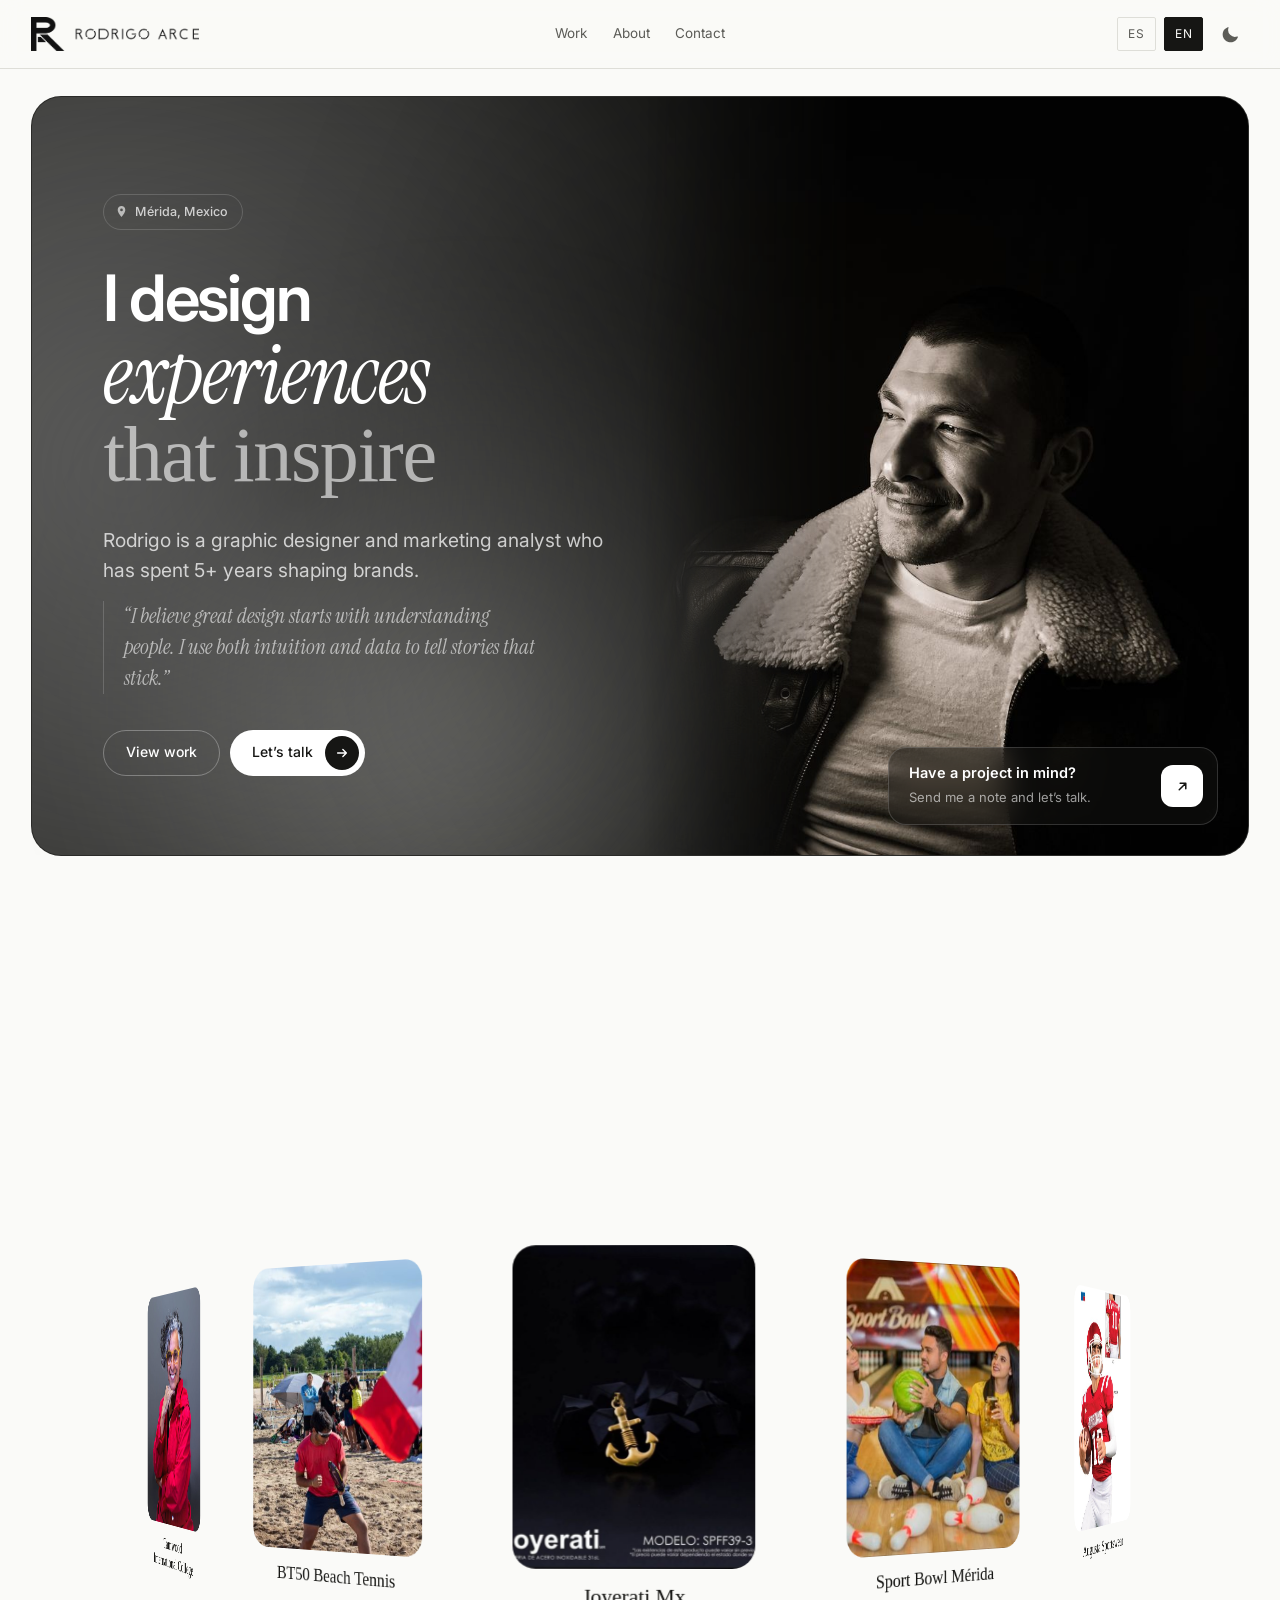
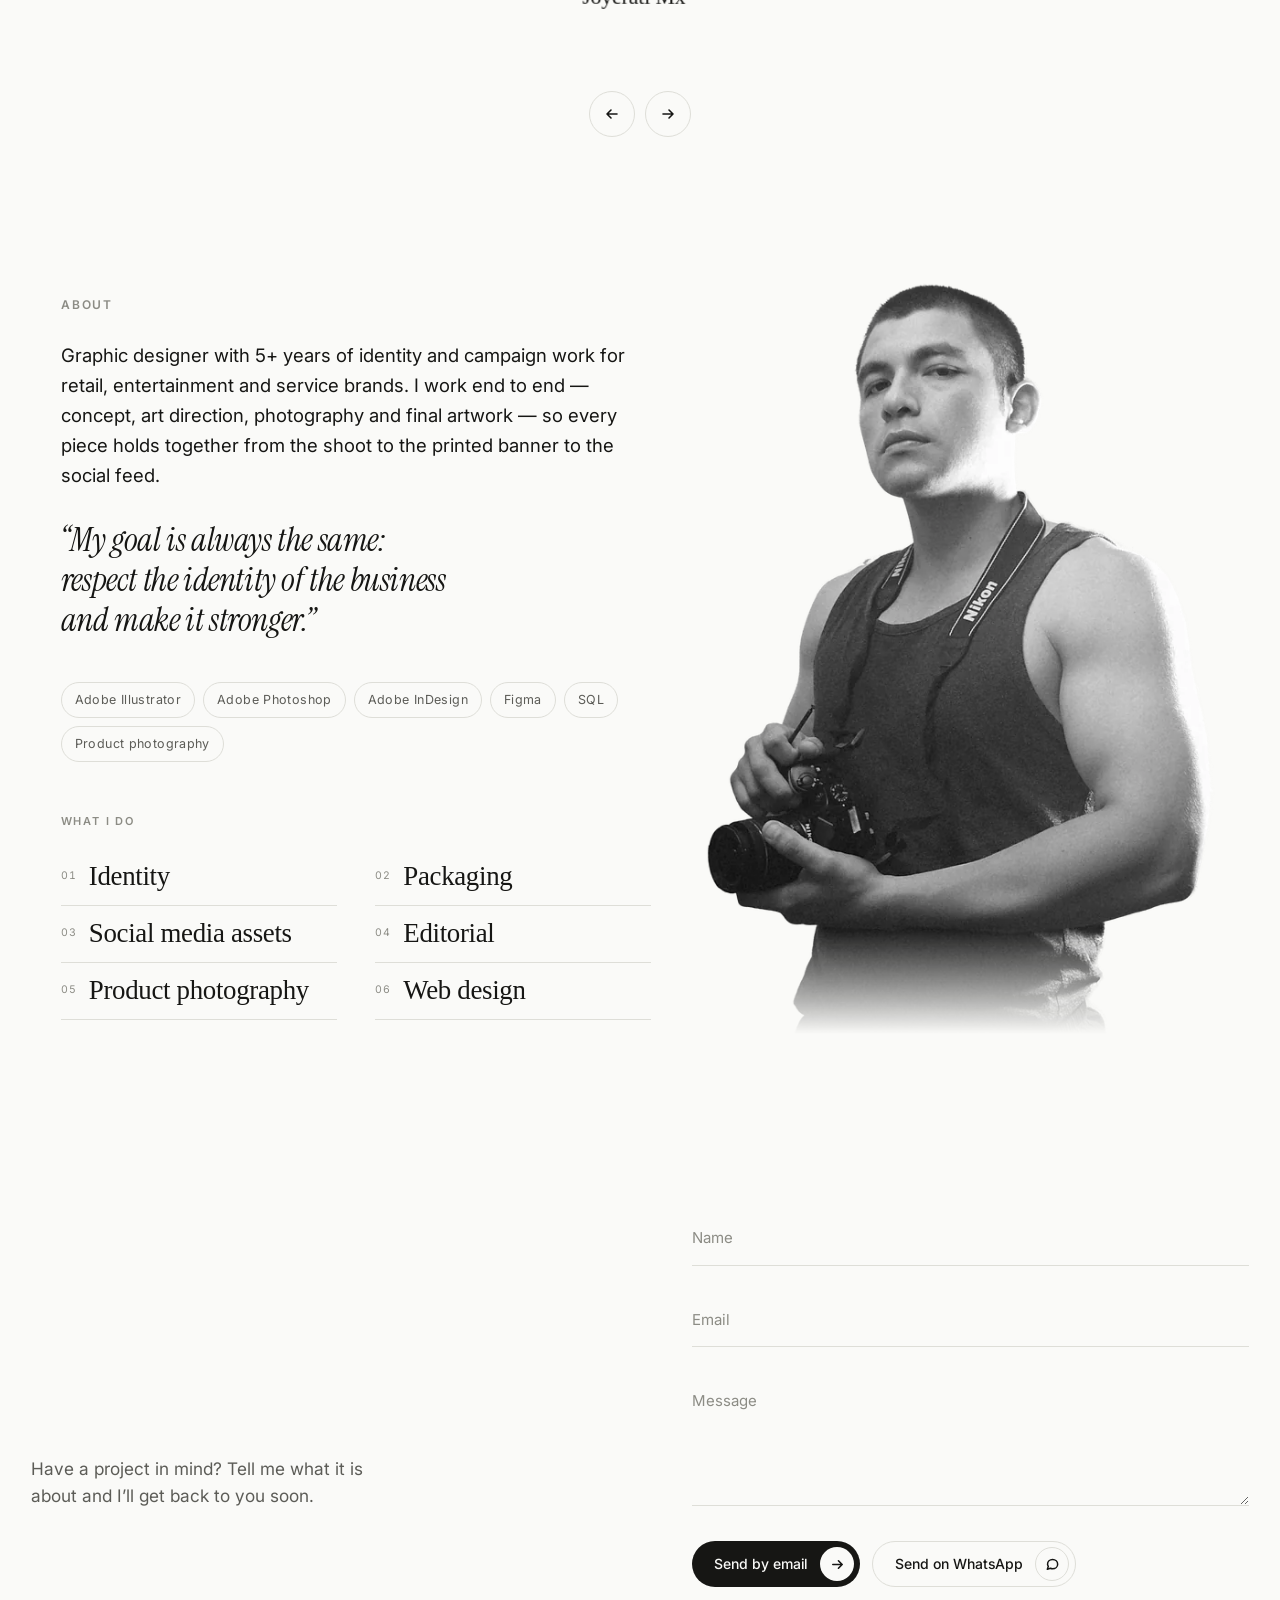
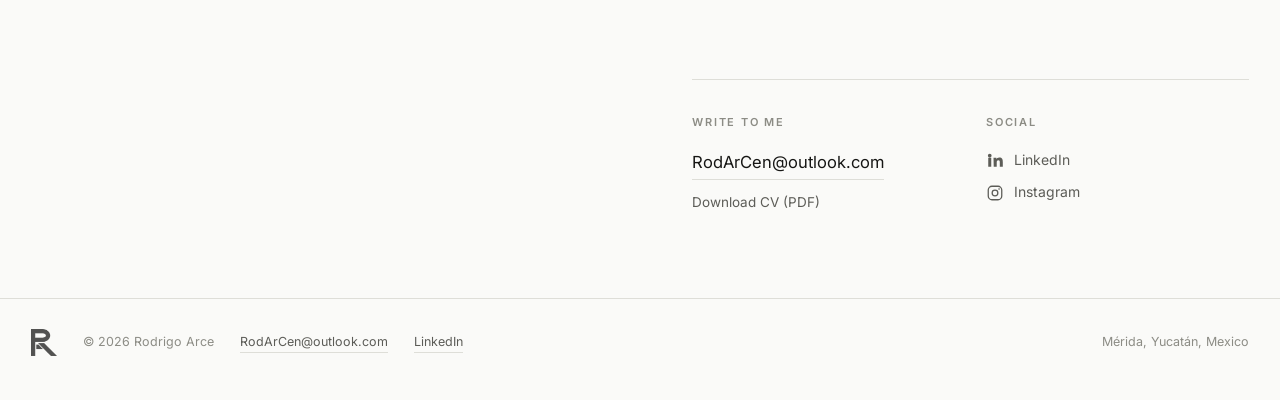
==== commit 7e1fbd1c: "Add files via upload" ====
--- a/index.html
+++ b/index.html
@@ -246,10 +246,18 @@
             <textarea id="f-mensaje" name="message" rows="4" placeholder=" " required></textarea>
             <label for="f-mensaje" data-es="Mensaje" data-en="Message">Mensaje</label>
           </div>
-          <button class="talk form-send" type="submit">
-            <span class="talk-txt" data-es="Enviar mensaje" data-en="Send message">Enviar mensaje</span>
-            <span class="talk-ico"><svg viewBox="0 0 16 16" width="15" height="15" fill="none" stroke="currentColor" stroke-width="1.7" stroke-linecap="round" stroke-linejoin="round" aria-hidden="true"><path d="M3 8h10M9 4l4 4-4 4"/></svg></span>
-          </button>
+          <div class="form-acciones">
+            <button class="talk form-send" type="submit">
+              <span class="talk-txt" data-es="Enviar por correo" data-en="Send by email">Enviar por correo</span>
+              <span class="talk-ico"><svg viewBox="0 0 16 16" width="15" height="15" fill="none" stroke="currentColor" stroke-width="1.7" stroke-linecap="round" stroke-linejoin="round" aria-hidden="true"><path d="M3 8h10M9 4l4 4-4 4"/></svg></span>
+            </button>
+            <button class="talk form-wa" type="button" data-wa
+                    data-aria-es="Enviar el mensaje por WhatsApp" data-aria-en="Send the message on WhatsApp"
+                    aria-label="Enviar el mensaje por WhatsApp">
+              <span class="talk-txt" data-es="Enviar por WhatsApp" data-en="Send on WhatsApp">Enviar por WhatsApp</span>
+              <span class="talk-ico"><svg viewBox="0 0 16 16" width="15" height="15" fill="none" stroke="currentColor" stroke-width="1.6" stroke-linecap="round" stroke-linejoin="round" aria-hidden="true"><path d="M13.5 7.6c0 2.7-2.4 4.9-5.4 4.9-.85 0-1.65-.18-2.36-.5L2.5 13l1.06-3.02A4.7 4.7 0 0 1 2.7 7.6c0-2.7 2.42-4.9 5.4-4.9s5.4 2.2 5.4 4.9Z"/></svg></span>
+            </button>
+          </div>
           <p class="form-msg" role="status" aria-live="polite"></p>
         </form>
 
--- a/styles.css
+++ b/styles.css
@@ -767,14 +767,30 @@
 }
 .field.is-bad input, .field.is-bad textarea{ border-bottom-color:var(--accent); }
 
-.form-send{
-  justify-self:start; margin-top:4px;
-  border:none; cursor:pointer;
+/* Los dos botones del formulario: correo (relleno) y WhatsApp (contorno) */
+.form-acciones{
+  display:flex; flex-wrap:wrap; align-items:center;
+  gap:12px; margin-top:4px;
+}
+.form-send,
+.form-wa{
+  cursor:pointer; border:none;
   font:inherit; font-size:14px; font-weight:500;
-  background:var(--ink); color:var(--bg);
-}
+}
+.form-send{ background:var(--ink); color:var(--bg); }
 .form-send .talk-ico{ background:var(--bg); color:var(--ink); }
 .form-send:hover{ background:color-mix(in srgb, var(--ink) 82%, var(--bg)); }
+
+.form-wa{
+  background:none; color:var(--ink);
+  border:1px solid var(--rule);
+}
+.form-wa .talk-ico{ background:none; color:var(--ink); border:1px solid var(--rule); }
+.form-wa:hover, .form-wa:focus-visible{
+  background:var(--bg-soft); border-color:var(--ink-3);
+}
+.form-wa:hover .talk-ico svg,
+.form-wa:focus-visible .talk-ico svg{ transform:none; }
 .form-msg{
   margin:0; min-height:1.2em;
   font-size:13.5px; color:var(--ink-2);
